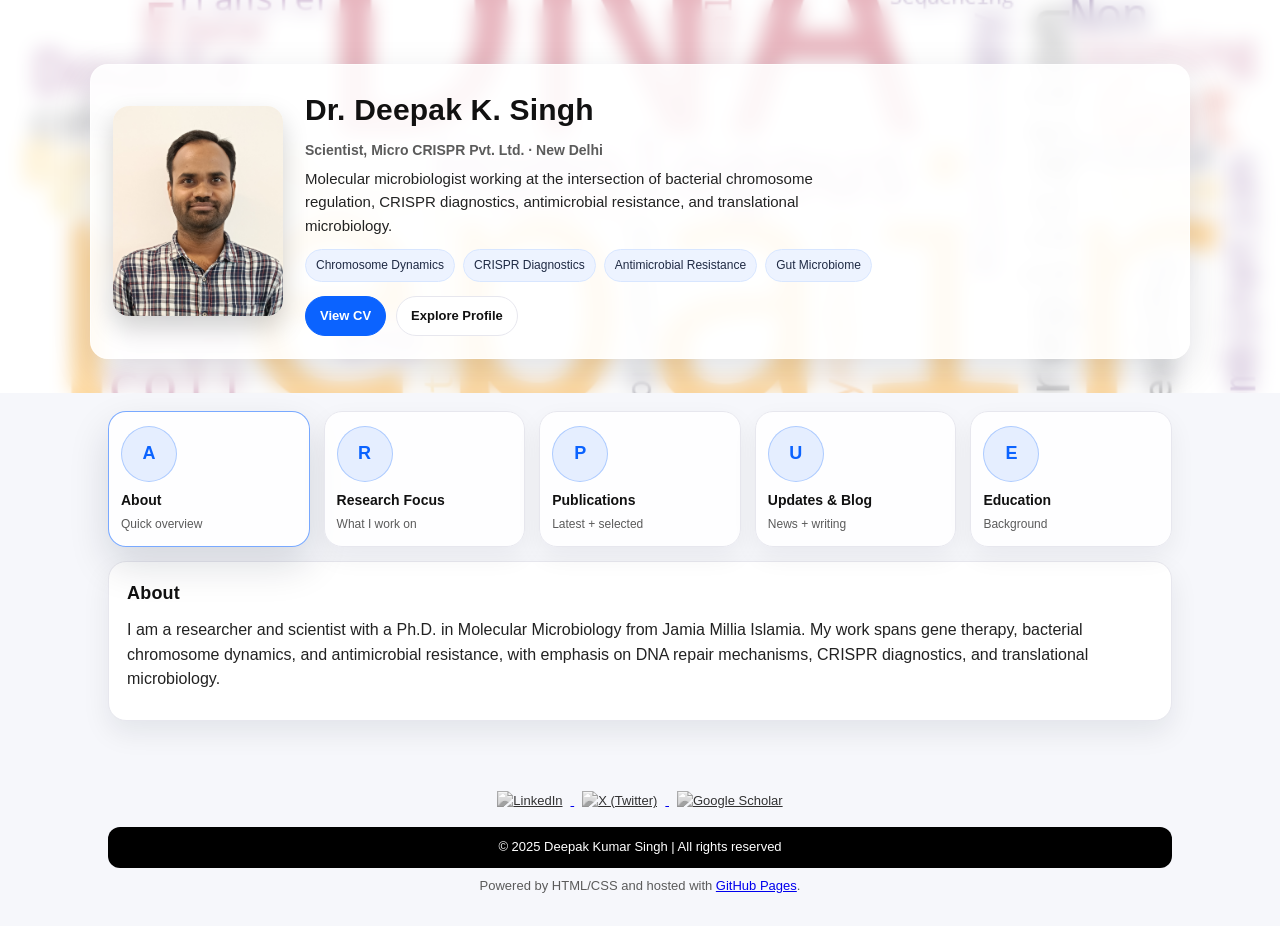
==== index.html @ 1801fce2 "Update index.html" ====
<!DOCTYPE html>
<html lang="en">
<head>
  <meta charset="UTF-8" />
  <meta name="viewport" content="width=device-width, initial-scale=1.0" />
  <title>Dr. Deepak K. Singh</title>

  <style>
    :root{
      --bg:#f6f7fb;
      --card:#ffffff;
      --text:#111;
      --muted:#5b5b5b;
      --border:#e7e7ee;
      --accent:#0b63ff;
      --shadow: 0 14px 40px rgba(10,20,40,.12);
      --shadow2: 0 10px 28px rgba(10,20,40,.10);
      --radius: 18px;
    }
    *{box-sizing:border-box}
    html{scroll-behavior:smooth}
    body{
      margin:0;
      background:var(--bg);
      color:var(--text);
      font-family: ui-sans-serif, -apple-system, BlinkMacSystemFont, "Segoe UI", Roboto, Arial, "Helvetica Neue", sans-serif;
      line-height:1.55;
    }

    /* HERO with your cover image */
    header{
      position:relative;
      background: url('my_plot.png') center/cover no-repeat;
      padding: 64px 18px 34px;
      overflow:hidden;
    }
    header::before{
      content:"";
      position:absolute;
      inset:0;
      background: rgba(255,255,255,.62);
      backdrop-filter: blur(10px);
    }
    .hero{
      position:relative;
      max-width: 1100px;
      margin: 0 auto;
      display:grid;
      grid-template-columns: 170px 1fr;
      gap: 22px;
      align-items:center;
      background: rgba(255,255,255,.88);
      border: 1px solid rgba(255,255,255,.55);
      border-radius: var(--radius);
      padding: 22px 22px;
      box-shadow: var(--shadow);
    }
    .hero img.profile{
      width: 170px;
      height: 210px;
      object-fit: cover;
      border-radius: 16px;
      box-shadow: 0 12px 26px rgba(0,0,0,.18);
    }
    .hero h1{
      margin:0;
      font-size: 30px;
      letter-spacing:.2px;
    }
    .hero .role{
      margin:6px 0 6px;
      color: var(--muted);
      font-weight: 600;
      font-size: 14px;
    }
    .hero .one-liner{
      margin:0 0 12px;
      color:#222;
      font-size: 15px;
      max-width: 68ch;
    }
    .chips{
      display:flex;
      flex-wrap:wrap;
      gap: 8px;
      margin: 10px 0 14px;
    }
    .chip{
      font-size: 12px;
      color:#1f2a44;
      background: #edf3ff;
      border: 1px solid #d8e6ff;
      padding: 6px 10px;
      border-radius: 999px;
      user-select:none;
    }
    .actions{
      display:flex;
      gap:10px;
      flex-wrap:wrap;
    }
    .btn{
      display:inline-flex;
      align-items:center;
      gap:8px;
      padding: 9px 14px;
      border-radius: 999px;
      border:1px solid var(--border);
      background: #fff;
      color:#111;
      text-decoration:none;
      font-weight:600;
      font-size: 13px;
      transition: transform .18s ease, box-shadow .18s ease, border-color .18s ease;
    }
    .btn.primary{
      background: var(--accent);
      border-color: var(--accent);
      color:#fff;
    }
    .btn:hover{
      transform: translateY(-1px);
      box-shadow: var(--shadow2);
      border-color: rgba(11,99,255,.35);
    }

    /* MAIN */
    main{
      max-width: 1100px;
      margin: 18px auto 70px;
      padding: 0 18px;
    }

    /* NAV CARDS */
    .tiles{
      display:grid;
      grid-template-columns: repeat(5, 1fr);
      gap: 14px;
      margin-top: 16px;
    }
    @media (max-width: 980px){ .tiles{grid-template-columns: repeat(3, 1fr);} }
    @media (max-width: 680px){ .tiles{grid-template-columns: repeat(2, 1fr);} }
    @media (max-width: 420px){
      .tiles{grid-template-columns: 1fr;}
      .hero{grid-template-columns:1fr; text-align:center}
      .hero img.profile{margin:0 auto}
      .chips,.actions{justify-content:center}
    }

    .tile{
      position:relative;
      background: rgba(255,255,255,.85);
      border: 1px solid var(--border);
      border-radius: var(--radius);
      padding: 14px 12px 12px;
      cursor:pointer;
      transition: transform .18s ease, box-shadow .18s ease, border-color .18s ease;
      box-shadow: 0 10px 26px rgba(10,20,40,.06);
      min-height: 130px;
      user-select:none;
      overflow:hidden;
    }
    .tile::before{
      content:"";
      position:absolute;
      inset:0;
      background: rgba(255,255,255,.30);
      backdrop-filter: blur(10px);
      opacity:0;
      transition: opacity .18s ease;
    }
    .tile:hover{
      transform: translateY(-3px);
      box-shadow: 0 16px 34px rgba(10,20,40,.12);
      border-color: rgba(11,99,255,.35);
    }
    .tile:hover::before{opacity:1}
    .tile.active{
      border-color: rgba(11,99,255,.55);
      box-shadow: 0 18px 40px rgba(10,20,40,.14);
    }

    /* ICON FALLBACK (no icon png needed) */
    .icon-fallback{
      width:56px;
      height:56px;
      border-radius:50%;
      display:flex;
      align-items:center;
      justify-content:center;
      font-weight:800;
      font-size:18px;
      color: var(--accent);
      background: rgba(11,99,255,.10);
      border:1px solid rgba(11,99,255,.25);
      margin-bottom:8px;
      position:relative;
      z-index:1;
    }

    .tile .title{
      font-weight: 800;
      font-size: 14px;
      margin: 0;
      position:relative;
      z-index:1;
    }
    .tile .hint{
      margin: 4px 0 0;
      font-size: 12px;
      color: var(--muted);
      position:relative;
      z-index:1;
    }

    /* CONTENT PANEL */
    .panel{
      margin-top: 14px;
      background: var(--card);
      border: 1px solid var(--border);
      border-radius: var(--radius);
      padding: 18px 18px;
      box-shadow: 0 12px 28px rgba(10,20,40,.08);
    }
    .panel h2{
      margin: 0 0 10px;
      font-size: 18px;
      letter-spacing:.2px;
    }
    .panel p{margin: 0 0 10px; color:#222}
    .panel ul{margin: 0; padding-left: 18px}
    .panel li{margin: 7px 0}
    .panel a{color: var(--accent); text-decoration:none; font-weight:600}
    .panel a:hover{text-decoration:underline}

    /* Footer */
    footer{
      max-width: 1100px;
      margin: 0 auto;
      padding: 0 18px 30px;
      text-align:center;
      color: var(--muted);
      font-size: 13px;
    }
    .social-row{margin-top: 12px}
    a.social-icon img{
      transition: transform .25s ease, opacity .25s ease, filter .25s ease;
      opacity: .86;
      filter: grayscale(100%);
      width: 44px; height: 44px;
      margin: 0 8px;
    }
    a.social-icon:hover img{
      transform: scale(1.12);
      opacity: 1;
      filter: grayscale(0%);
    }
    .footer-bar{
      margin-top: 16px;
      background:#000;
      color:#fff;
      padding: 10px 0;
      border-radius: 12px;
    }
  </style>
</head>

<body>

<header>
  <div class="hero">
    <img class="profile" src="deepak-profile.jpg" alt="Dr. Deepak K. Singh" />
    <div>
      <h1>Dr. Deepak K. Singh</h1>
      <div class="role">Scientist, Micro CRISPR Pvt. Ltd. · New Delhi</div>
      <p class="one-liner">
        Molecular microbiologist working at the intersection of bacterial chromosome regulation, CRISPR diagnostics,
        antimicrobial resistance, and translational microbiology.
      </p>

      <div class="chips">
        <span class="chip">Chromosome Dynamics</span>
        <span class="chip">CRISPR Diagnostics</span>
        <span class="chip">Antimicrobial Resistance</span>
        <span class="chip">Gut Microbiome</span>
      </div>

      <div class="actions">
        <a class="btn primary" href="DKS-CV.pdf" target="_blank" rel="noopener">View CV</a>
        <a class="btn" href="#panel" id="jump-panel">Explore Profile</a>
      </div>
    </div>
  </div>
</header>

<main>
  <!-- Tiles (no icon png files needed) -->
  <div class="tiles" aria-label="Profile sections">
    <div class="tile active" data-target="about" role="button" tabindex="0">
      <div class="icon-fallback">A</div>
      <p class="title">About</p>
      <p class="hint">Quick overview</p>
    </div>

    <div class="tile" data-target="focus" role="button" tabindex="0">
      <div class="icon-fallback">R</div>
      <p class="title">Research Focus</p>
      <p class="hint">What I work on</p>
    </div>

    <div class="tile" data-target="publications" role="button" tabindex="0">
      <div class="icon-fallback">P</div>
      <p class="title">Publications</p>
      <p class="hint">Latest + selected</p>
    </div>

    <div class="tile" data-target="updates" role="button" tabindex="0">
      <div class="icon-fallback">U</div>
      <p class="title">Updates & Blog</p>
      <p class="hint">News + writing</p>
    </div>

    <div class="tile" data-target="education" role="button" tabindex="0">
      <div class="icon-fallback">E</div>
      <p class="title">Education</p>
      <p class="hint">Background</p>
    </div>
  </div>

  <!-- Content Panel -->
  <section id="panel" class="panel" aria-live="polite">
    <div class="panel-section" id="about">
      <h2>About</h2>
      <p>
        I am a researcher and scientist with a Ph.D. in Molecular Microbiology from Jamia Millia Islamia.
        My work spans gene therapy, bacterial chromosome dynamics, and antimicrobial resistance, with emphasis on
        DNA repair mechanisms, CRISPR diagnostics, and translational microbiology.
      </p>
    </div>

    <div class="panel-section" id="focus" hidden>
      <h2>Research Focus</h2>
      <ul>
        <li><b>Chromosome regulation:</b> replication initiation, cohesion, and stress responses in <i>E. coli</i>.</li>
        <li><b>Antimicrobial resistance:</b> mechanisms and phenotypes under antibiotic pressure.</li>
        <li><b>CRISPR diagnostics:</b> developing and validating CRISPR-based detection workflows.</li>
        <li><b>Translational assays:</b> cell-based and molecular assays supporting applied microbiology.</li>
      </ul>
    </div>

    <div class="panel-section" id="publications" hidden>
      <h2>Publications (Selected)</h2>
      <ul>
        <li>
          <b>AIMS Microbiology (2025)</b> — Loss of SeqA confers low-level fluoroquinolone resistance through transcriptional reprogramming and RpoS dependence in <i>E. coli</i>.
          <a href="https://doi.org/10.3934/microbiol.2025047" target="_blank" rel="noopener">DOI</a>
        </li>
        <li>
          Loss of SeqA leads to abnormal cell phenotype in <i>E. coli</i>.
          <a href="https://doi.org/10.51470/BCA.2024.24.1-S.3407" target="_blank" rel="noopener">BCA, 2024</a>
        </li>
        <li>
          Gold nanoparticle exposure modulates ribosomal protein expression.
          <a href="https://pubs.acs.org/doi/10.1021/acsnano.3c01973" target="_blank" rel="noopener">ACS Nano, 2023</a>
        </li>
        <li>
          Cas13a-based SARS-CoV-2 detection.
          <a href="https://doi.org/10.3389/fcimb.2021.632646" target="_blank" rel="noopener">Frontiers, 2021</a>
        </li>
      </ul>
    </div>

    <div class="panel-section" id="updates" hidden>
      <h2>Updates & Blog</h2>
      <ul>
        <li><b>[Blog]</b> My first blog coming soon!</li>
        <li><b>[News]</b> Paper published in AIMS Microbiology (SeqA &amp; fluoroquinolone resistance).</li>
        <li><b>[News]</b> 18 Mar 2025 — Successfully defended Ph.D. final viva voce.</li>
        <li><b>[News]</b> 29 Nov 2024 — Submitted Ph.D. thesis.</li>
      </ul>
    </div>

    <div class="panel-section" id="education" hidden>
      <h2>Education</h2>
      <ul>
        <li>Ph.D. Molecular Microbiology, Jamia Millia Islamia (2017–2024)</li>
        <li>M.Sc. Biotechnology, C.S.J.M. University (2012–2014)</li>
        <li>B.Sc. Biotechnology, C.S.J.M. University (2009–2012)</li>
      </ul>
    </div>
  </section>
</main>

<footer>
  <div class="social-row">
    <a href="https://www.linkedin.com/in/deepak-singh-96671079/" target="_blank" class="social-icon" rel="noopener">
      <img src="https://cdn-icons-png.flaticon.com/512/174/174857.png" alt="LinkedIn">
    </a>
    <a href="https://x.com/Rush_toDeep" target="_blank" class="social-icon" rel="noopener">
      <img src="https://cdn-icons-png.flaticon.com/512/5968/5968958.png" alt="X (Twitter)">
    </a>
    <a href="https://scholar.google.com/citations?user=BtL_ucIAAAAJ&hl=en" target="_blank" class="social-icon" rel="noopener">
      <img src="https://cdn-icons-png.flaticon.com/512/2991/2991148.png" alt="Google Scholar">
    </a>
  </div>

  <div class="footer-bar">© 2025 Deepak Kumar Singh | All rights reserved</div>
  <div style="margin-top:8px;">
    Powered by HTML/CSS and hosted with <a href="https://pages.github.com" target="_blank" rel="noopener">GitHub Pages</a>.
  </div>
</footer>

<script>
  const tiles = document.querySelectorAll('.tile');
  const sections = document.querySelectorAll('.panel-section');
  const panel = document.getElementById('panel');
  const jump = document.getElementById('jump-panel');

  function showSection(id){
    sections.forEach(s => s.hidden = (s.id !== id));
    tiles.forEach(t => t.classList.toggle('active', t.dataset.target === id));
    panel.scrollIntoView({behavior: 'smooth', block: 'start'});
  }

  tiles.forEach(tile => {
    tile.addEventListener('click', () => showSection(tile.dataset.target));
    tile.addEventListener('keydown', (e) => {
      if(e.key === 'Enter' || e.key === ' ') { e.preventDefault(); showSection(tile.dataset.target); }
    });
  });

  jump?.addEventListener('click', (e) => {
    e.preventDefault();
    panel.scrollIntoView({behavior:'smooth', block:'start'});
  });
</script>

</body>
</html>
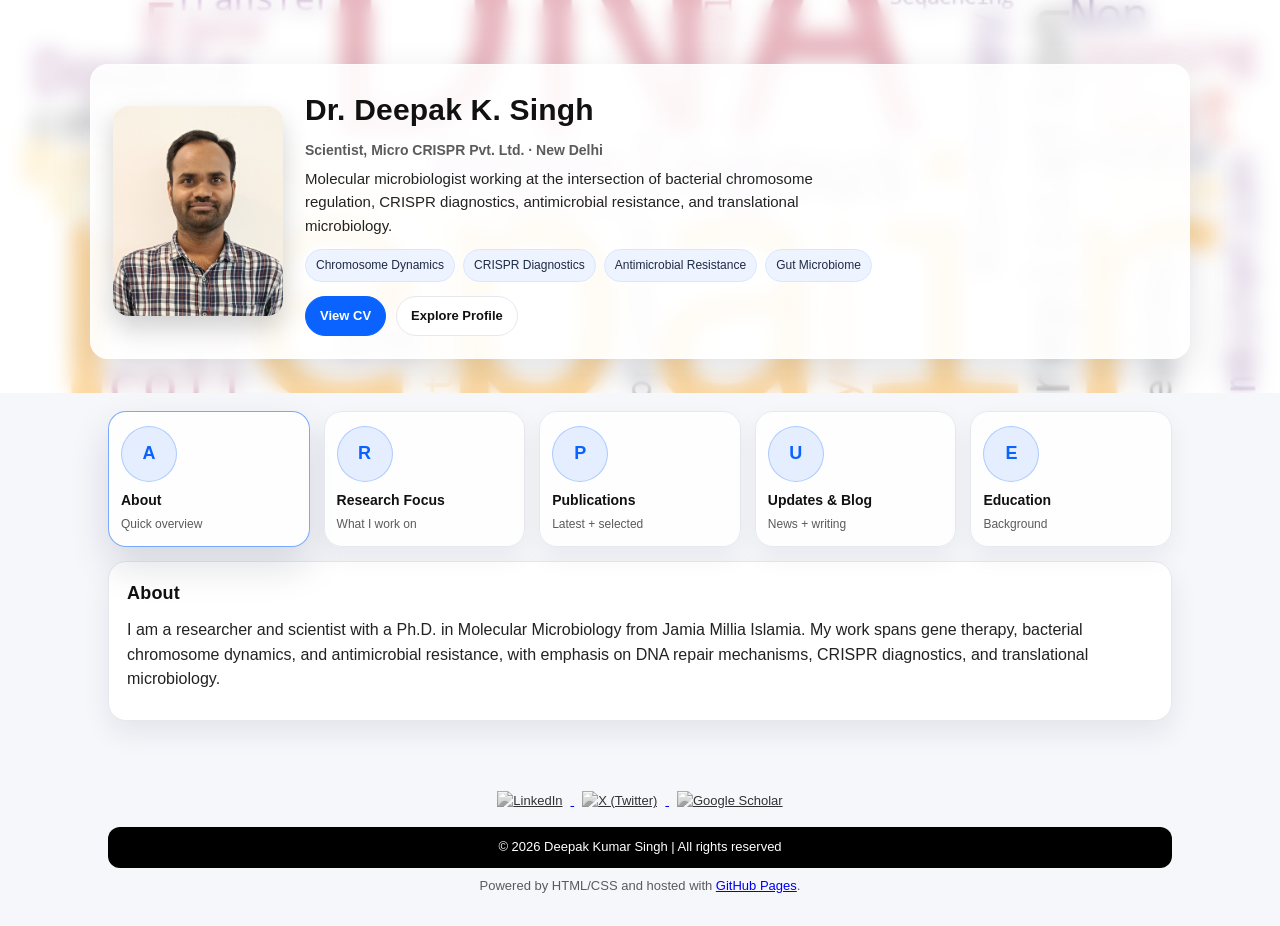
==== commit b0de7691: "Update index.html" ====
--- a/index.html
+++ b/index.html
@@ -374,7 +374,7 @@
       <h2>Updates & Blog</h2>
       <ul>
         <li><b>[Blog]</b> My first blog coming soon!</li>
-        <li><b>[News]</b> Paper published in AIMS Microbiology (SeqA &amp; fluoroquinolone resistance).</li>
+        <li><b>[News]</b> 24 Dec 2025 - New Publication in AIMS Microbiology (SeqA &amp; fluoroquinolone resistance).</li>
         <li><b>[News]</b> 18 Mar 2025 — Successfully defended Ph.D. final viva voce.</li>
         <li><b>[News]</b> 29 Nov 2024 — Submitted Ph.D. thesis.</li>
       </ul>
@@ -404,7 +404,7 @@
     </a>
   </div>
 
-  <div class="footer-bar">© 2025 Deepak Kumar Singh | All rights reserved</div>
+  <div class="footer-bar">© 2026 Deepak Kumar Singh | All rights reserved</div>
   <div style="margin-top:8px;">
     Powered by HTML/CSS and hosted with <a href="https://pages.github.com" target="_blank" rel="noopener">GitHub Pages</a>.
   </div>
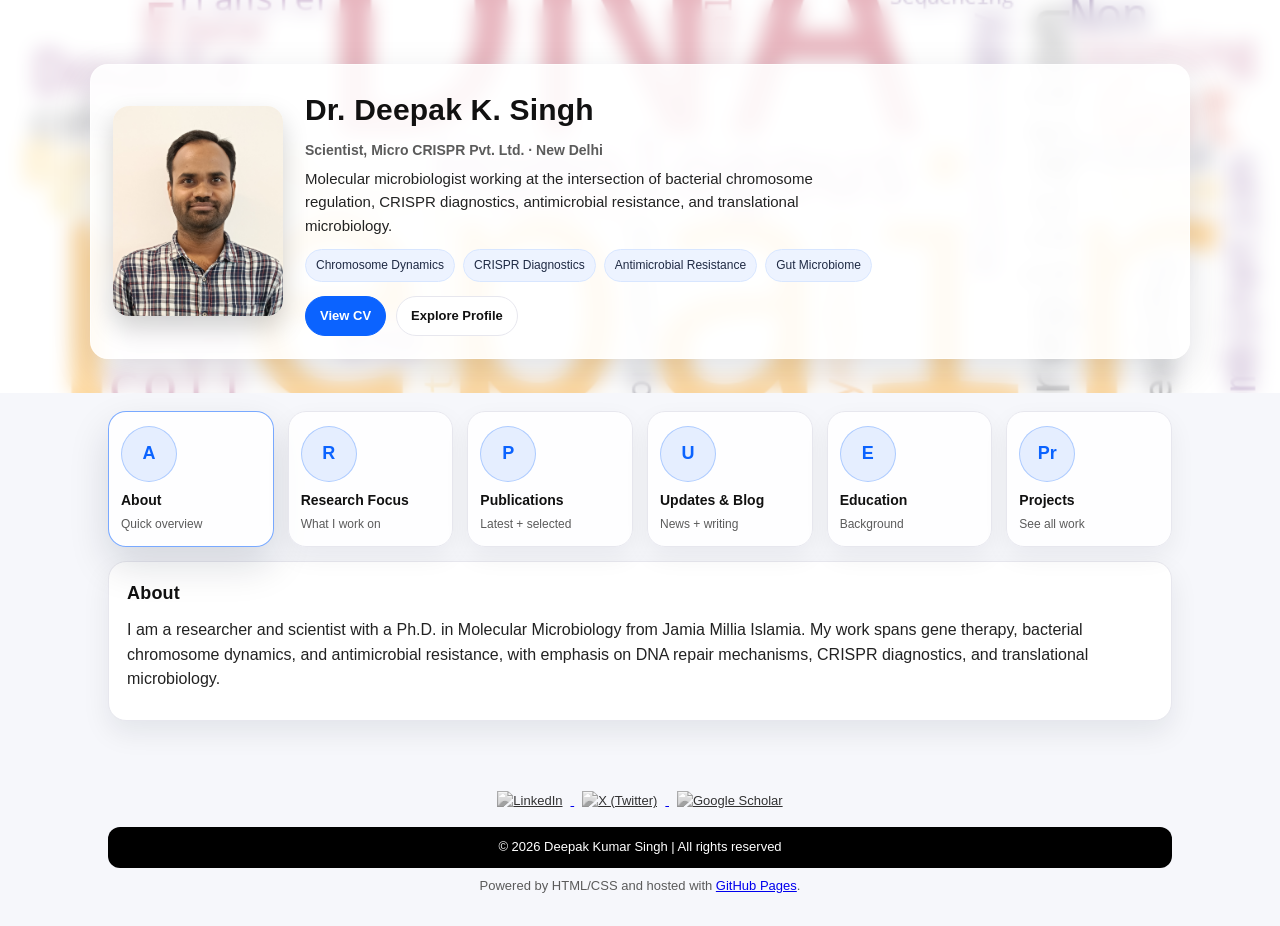
==== commit e6f2469d: "Update index.html" ====
--- a/index.html
+++ b/index.html
@@ -27,7 +27,6 @@
       line-height:1.55;
     }
 
-    /* HERO with your cover image */
     header{
       position:relative;
       background: url('my_plot.png') center/cover no-repeat;
@@ -62,11 +61,7 @@
       border-radius: 16px;
       box-shadow: 0 12px 26px rgba(0,0,0,.18);
     }
-    .hero h1{
-      margin:0;
-      font-size: 30px;
-      letter-spacing:.2px;
-    }
+    .hero h1{margin:0;font-size:30px;letter-spacing:.2px;}
     .hero .role{
       margin:6px 0 6px;
       color: var(--muted);
@@ -79,12 +74,7 @@
       font-size: 15px;
       max-width: 68ch;
     }
-    .chips{
-      display:flex;
-      flex-wrap:wrap;
-      gap: 8px;
-      margin: 10px 0 14px;
-    }
+    .chips{display:flex;flex-wrap:wrap;gap:8px;margin:10px 0 14px;}
     .chip{
       font-size: 12px;
       color:#1f2a44;
@@ -94,11 +84,7 @@
       border-radius: 999px;
       user-select:none;
     }
-    .actions{
-      display:flex;
-      gap:10px;
-      flex-wrap:wrap;
-    }
+    .actions{display:flex;gap:10px;flex-wrap:wrap;}
     .btn{
       display:inline-flex;
       align-items:center;
@@ -124,17 +110,11 @@
       border-color: rgba(11,99,255,.35);
     }
 
-    /* MAIN */
-    main{
-      max-width: 1100px;
-      margin: 18px auto 70px;
-      padding: 0 18px;
-    }
-
-    /* NAV CARDS */
+    main{max-width:1100px;margin:18px auto 70px;padding:0 18px;}
+
     .tiles{
       display:grid;
-      grid-template-columns: repeat(5, 1fr);
+      grid-template-columns: repeat(6, 1fr);
       gap: 14px;
       margin-top: 16px;
     }
@@ -180,40 +160,18 @@
       box-shadow: 0 18px 40px rgba(10,20,40,.14);
     }
 
-    /* ICON FALLBACK (no icon png needed) */
     .icon-fallback{
-      width:56px;
-      height:56px;
-      border-radius:50%;
-      display:flex;
-      align-items:center;
-      justify-content:center;
-      font-weight:800;
-      font-size:18px;
-      color: var(--accent);
+      width:56px;height:56px;border-radius:50%;
+      display:flex;align-items:center;justify-content:center;
+      font-weight:800;font-size:18px;color: var(--accent);
       background: rgba(11,99,255,.10);
       border:1px solid rgba(11,99,255,.25);
       margin-bottom:8px;
-      position:relative;
-      z-index:1;
-    }
-
-    .tile .title{
-      font-weight: 800;
-      font-size: 14px;
-      margin: 0;
-      position:relative;
-      z-index:1;
-    }
-    .tile .hint{
-      margin: 4px 0 0;
-      font-size: 12px;
-      color: var(--muted);
-      position:relative;
-      z-index:1;
-    }
-
-    /* CONTENT PANEL */
+      position:relative;z-index:1;
+    }
+    .tile .title{font-weight:800;font-size:14px;margin:0;position:relative;z-index:1;}
+    .tile .hint{margin:4px 0 0;font-size:12px;color:var(--muted);position:relative;z-index:1;}
+
     .panel{
       margin-top: 14px;
       background: var(--card);
@@ -222,18 +180,13 @@
       padding: 18px 18px;
       box-shadow: 0 12px 28px rgba(10,20,40,.08);
     }
-    .panel h2{
-      margin: 0 0 10px;
-      font-size: 18px;
-      letter-spacing:.2px;
-    }
-    .panel p{margin: 0 0 10px; color:#222}
-    .panel ul{margin: 0; padding-left: 18px}
-    .panel li{margin: 7px 0}
+    .panel h2{margin:0 0 10px;font-size:18px;letter-spacing:.2px;}
+    .panel p{margin:0 0 10px;color:#222}
+    .panel ul{margin:0;padding-left:18px}
+    .panel li{margin:7px 0}
     .panel a{color: var(--accent); text-decoration:none; font-weight:600}
     .panel a:hover{text-decoration:underline}
 
-    /* Footer */
     footer{
       max-width: 1100px;
       margin: 0 auto;
@@ -294,7 +247,7 @@
 </header>
 
 <main>
-  <!-- Tiles (no icon png files needed) -->
+  <!-- Tiles (Projects opens projects.html) -->
   <div class="tiles" aria-label="Profile sections">
     <div class="tile active" data-target="about" role="button" tabindex="0">
       <div class="icon-fallback">A</div>
@@ -325,9 +278,15 @@
       <p class="title">Education</p>
       <p class="hint">Background</p>
     </div>
+
+    <!-- Projects: opens new page -->
+    <a class="tile" href="projects.html" target="_blank" rel="noopener" style="text-decoration:none;color:inherit;">
+      <div class="icon-fallback">Pr</div>
+      <p class="title">Projects</p>
+      <p class="hint">See all work</p>
+    </a>
   </div>
 
-  <!-- Content Panel -->
   <section id="panel" class="panel" aria-live="polite">
     <div class="panel-section" id="about">
       <h2>About</h2>
@@ -374,7 +333,7 @@
       <h2>Updates & Blog</h2>
       <ul>
         <li><b>[Blog]</b> My first blog coming soon!</li>
-        <li><b>[News]</b> 24 Dec 2025 - New Publication in AIMS Microbiology (SeqA &amp; fluoroquinolone resistance).</li>
+        <li><b>[News]</b> 24 Dec 2025 - Paper published in AIMS Microbiology (SeqA &amp; fluoroquinolone resistance).</li>
         <li><b>[News]</b> 18 Mar 2025 — Successfully defended Ph.D. final viva voce.</li>
         <li><b>[News]</b> 29 Nov 2024 — Submitted Ph.D. thesis.</li>
       </ul>
@@ -411,7 +370,7 @@
 </footer>
 
 <script>
-  const tiles = document.querySelectorAll('.tile');
+  const tiles = document.querySelectorAll('.tile[data-target]');
   const sections = document.querySelectorAll('.panel-section');
   const panel = document.getElementById('panel');
   const jump = document.getElementById('jump-panel');
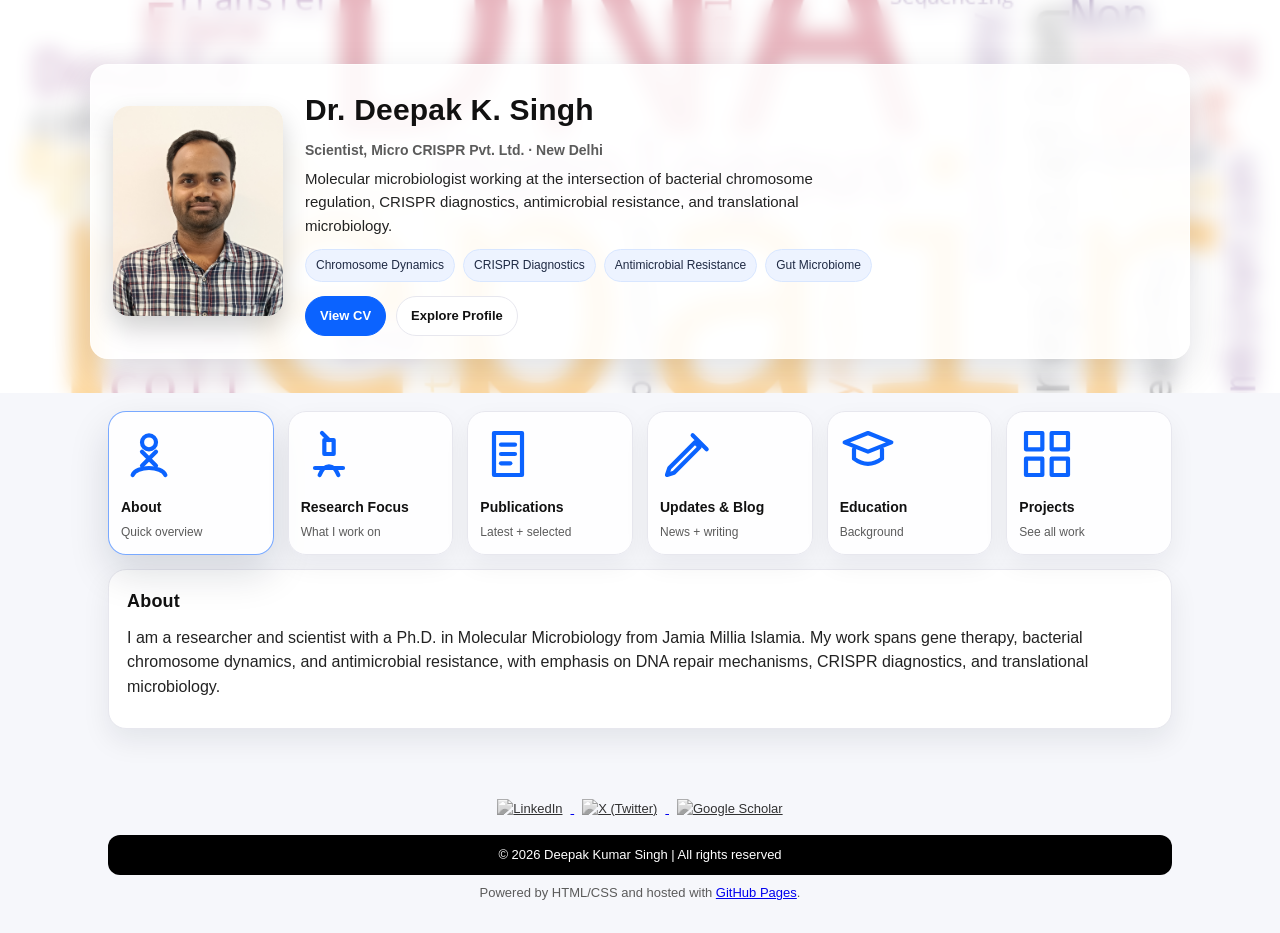
==== commit d7f723c3: "Update index.html" ====
--- a/index.html
+++ b/index.html
@@ -27,6 +27,7 @@
       line-height:1.55;
     }
 
+    /* HERO with your cover image */
     header{
       position:relative;
       background: url('my_plot.png') center/cover no-repeat;
@@ -112,6 +113,7 @@
 
     main{max-width:1100px;margin:18px auto 70px;padding:0 18px;}
 
+    /* Tiles */
     .tiles{
       display:grid;
       grid-template-columns: repeat(6, 1fr);
@@ -136,7 +138,7 @@
       cursor:pointer;
       transition: transform .18s ease, box-shadow .18s ease, border-color .18s ease;
       box-shadow: 0 10px 26px rgba(10,20,40,.06);
-      min-height: 130px;
+      min-height: 140px;
       user-select:none;
       overflow:hidden;
     }
@@ -160,18 +162,24 @@
       box-shadow: 0 18px 40px rgba(10,20,40,.14);
     }
 
-    .icon-fallback{
-      width:56px;height:56px;border-radius:50%;
-      display:flex;align-items:center;justify-content:center;
-      font-weight:800;font-size:18px;color: var(--accent);
-      background: rgba(11,99,255,.10);
-      border:1px solid rgba(11,99,255,.25);
+    /* SVG icons */
+    .icon-svg{
+      width:56px;
+      height:56px;
       margin-bottom:8px;
-      position:relative;z-index:1;
-    }
+      fill:none;
+      stroke: var(--accent);
+      stroke-width: 1.8;
+      stroke-linecap: round;
+      stroke-linejoin: round;
+      position:relative;
+      z-index:1;
+    }
+
     .tile .title{font-weight:800;font-size:14px;margin:0;position:relative;z-index:1;}
     .tile .hint{margin:4px 0 0;font-size:12px;color:var(--muted);position:relative;z-index:1;}
 
+    /* Content Panel */
     .panel{
       margin-top: 14px;
       background: var(--card);
@@ -187,6 +195,7 @@
     .panel a{color: var(--accent); text-decoration:none; font-weight:600}
     .panel a:hover{text-decoration:underline}
 
+    /* Footer */
     footer{
       max-width: 1100px;
       margin: 0 auto;
@@ -247,44 +256,76 @@
 </header>
 
 <main>
-  <!-- Tiles (Projects opens projects.html) -->
   <div class="tiles" aria-label="Profile sections">
+
+    <!-- ABOUT -->
     <div class="tile active" data-target="about" role="button" tabindex="0">
-      <div class="icon-fallback">A</div>
+      <svg class="icon-svg" viewBox="0 0 24 24" aria-hidden="true">
+        <circle cx="12" cy="7" r="3"></circle>
+        <path d="M5 21c1.5-4 12.5-4 14 0"></path>
+        <path d="M9 11c2 2 4 4 6 6"></path>
+        <path d="M15 11c-2 2-4 4-6 6"></path>
+      </svg>
       <p class="title">About</p>
       <p class="hint">Quick overview</p>
     </div>
 
+    <!-- RESEARCH FOCUS -->
     <div class="tile" data-target="focus" role="button" tabindex="0">
-      <div class="icon-fallback">R</div>
+      <svg class="icon-svg" viewBox="0 0 24 24" aria-hidden="true">
+        <path d="M6 18h12"></path>
+        <path d="M9 3l3 3"></path>
+        <rect x="10" y="6" width="4" height="6"></rect>
+        <path d="M8 21c2-5 6-5 8 0"></path>
+      </svg>
       <p class="title">Research Focus</p>
       <p class="hint">What I work on</p>
     </div>
 
+    <!-- PUBLICATIONS -->
     <div class="tile" data-target="publications" role="button" tabindex="0">
-      <div class="icon-fallback">P</div>
+      <svg class="icon-svg" viewBox="0 0 24 24" aria-hidden="true">
+        <rect x="6" y="3" width="12" height="18"></rect>
+        <line x1="9" y1="8" x2="15" y2="8"></line>
+        <line x1="9" y1="12" x2="15" y2="12"></line>
+        <line x1="9" y1="16" x2="13" y2="16"></line>
+      </svg>
       <p class="title">Publications</p>
       <p class="hint">Latest + selected</p>
     </div>
 
+    <!-- UPDATES & BLOG -->
     <div class="tile" data-target="updates" role="button" tabindex="0">
-      <div class="icon-fallback">U</div>
+      <svg class="icon-svg" viewBox="0 0 24 24" aria-hidden="true">
+        <path d="M3 21l3-1 11-11-2-2L4 18z"></path>
+        <path d="M14 4l6 6"></path>
+      </svg>
       <p class="title">Updates & Blog</p>
       <p class="hint">News + writing</p>
     </div>
 
+    <!-- EDUCATION -->
     <div class="tile" data-target="education" role="button" tabindex="0">
-      <div class="icon-fallback">E</div>
+      <svg class="icon-svg" viewBox="0 0 24 24" aria-hidden="true">
+        <path d="M2 7l10-4 10 4-10 4z"></path>
+        <path d="M6 10v4c4 3 8 3 12 0v-4"></path>
+      </svg>
       <p class="title">Education</p>
       <p class="hint">Background</p>
     </div>
 
-    <!-- Projects: opens new page -->
+    <!-- PROJECTS (opens projects.html) -->
     <a class="tile" href="projects.html" target="_blank" rel="noopener" style="text-decoration:none;color:inherit;">
-      <div class="icon-fallback">Pr</div>
+      <svg class="icon-svg" viewBox="0 0 24 24" aria-hidden="true">
+        <rect x="3" y="3" width="7" height="7"></rect>
+        <rect x="14" y="3" width="7" height="7"></rect>
+        <rect x="3" y="14" width="7" height="7"></rect>
+        <rect x="14" y="14" width="7" height="7"></rect>
+      </svg>
       <p class="title">Projects</p>
       <p class="hint">See all work</p>
     </a>
+
   </div>
 
   <section id="panel" class="panel" aria-live="polite">
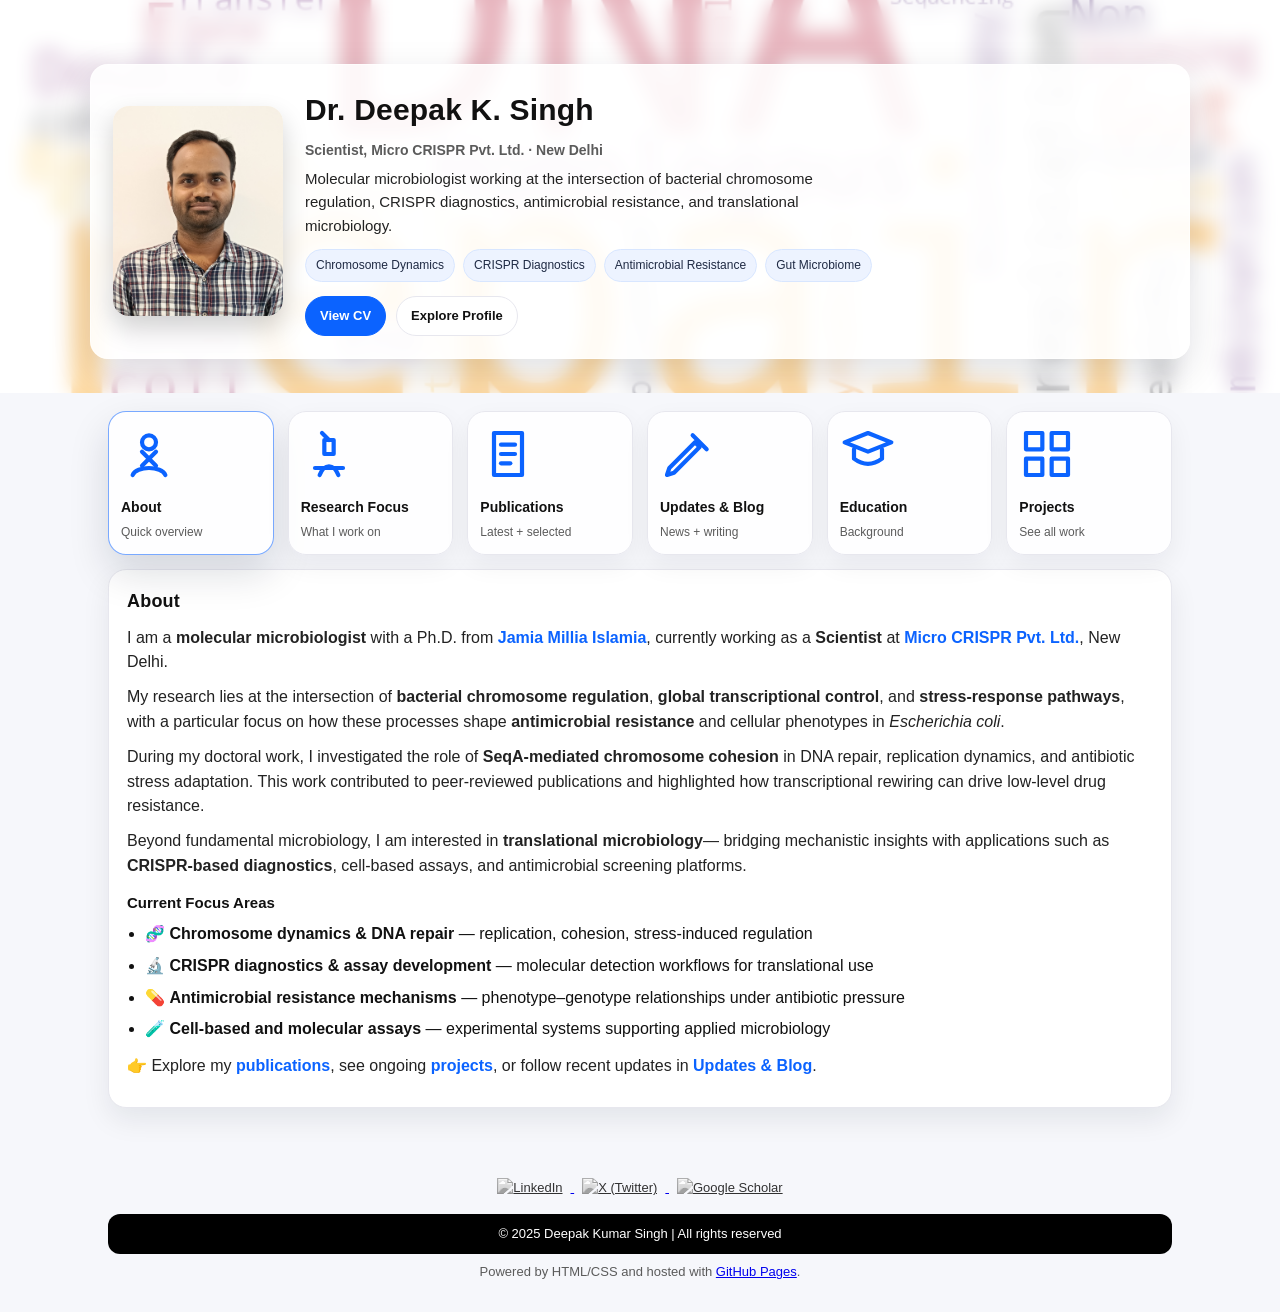
==== commit d91a1123: "Update index.html" ====
--- a/index.html
+++ b/index.html
@@ -189,6 +189,7 @@
       box-shadow: 0 12px 28px rgba(10,20,40,.08);
     }
     .panel h2{margin:0 0 10px;font-size:18px;letter-spacing:.2px;}
+    .panel h3{margin:12px 0 8px;font-size:15px;}
     .panel p{margin:0 0 10px;color:#222}
     .panel ul{margin:0;padding-left:18px}
     .panel li{margin:7px 0}
@@ -329,15 +330,58 @@
   </div>
 
   <section id="panel" class="panel" aria-live="polite">
+
+    <!-- ABOUT (expanded + interactive) -->
     <div class="panel-section" id="about">
       <h2>About</h2>
+
       <p>
-        I am a researcher and scientist with a Ph.D. in Molecular Microbiology from Jamia Millia Islamia.
-        My work spans gene therapy, bacterial chromosome dynamics, and antimicrobial resistance, with emphasis on
-        DNA repair mechanisms, CRISPR diagnostics, and translational microbiology.
-      </p>
-    </div>
-
+        I am a <b>molecular microbiologist</b> with a Ph.D. from
+        <a href="https://www.jmi.ac.in/" target="_blank" rel="noopener">Jamia Millia Islamia</a>,
+        currently working as a <b>Scientist</b> at
+        <a href="https://microcrispr.com/" target="_blank" rel="noopener">Micro CRISPR Pvt. Ltd.</a>,
+        New Delhi.
+      </p>
+
+      <p>
+        My research lies at the intersection of <b>bacterial chromosome regulation</b>,
+        <b>global transcriptional control</b>, and <b>stress-response pathways</b>, with a
+        particular focus on how these processes shape <b>antimicrobial resistance</b> and
+        cellular phenotypes in <i>Escherichia coli</i>.
+      </p>
+
+      <p>
+        During my doctoral work, I investigated the role of <b>SeqA-mediated chromosome cohesion</b>
+        in DNA repair, replication dynamics, and antibiotic stress adaptation.
+        This work contributed to peer-reviewed publications and highlighted how transcriptional
+        rewiring can drive low-level drug resistance.
+      </p>
+
+      <p>
+        Beyond fundamental microbiology, I am interested in <b>translational microbiology</b>—
+        bridging mechanistic insights with applications such as <b>CRISPR-based diagnostics</b>,
+        cell-based assays, and antimicrobial screening platforms.
+      </p>
+
+      <h3>Current Focus Areas</h3>
+      <ul>
+        <li>🧬 <b>Chromosome dynamics & DNA repair</b> — replication, cohesion, stress-induced regulation</li>
+        <li>🔬 <b>CRISPR diagnostics & assay development</b> — molecular detection workflows for translational use</li>
+        <li>💊 <b>Antimicrobial resistance mechanisms</b> — phenotype–genotype relationships under antibiotic pressure</li>
+        <li>🧪 <b>Cell-based and molecular assays</b> — experimental systems supporting applied microbiology</li>
+      </ul>
+
+      <p style="margin-top:12px;">
+        👉 Explore my
+        <a href="#" onclick="document.querySelector('[data-target=publications]').click(); return false;">publications</a>,
+        see ongoing
+        <a href="projects.html" target="_blank" rel="noopener">projects</a>,
+        or follow recent updates in
+        <a href="#" onclick="document.querySelector('[data-target=updates]').click(); return false;">Updates & Blog</a>.
+      </p>
+    </div>
+
+    <!-- RESEARCH FOCUS -->
     <div class="panel-section" id="focus" hidden>
       <h2>Research Focus</h2>
       <ul>
@@ -348,6 +392,7 @@
       </ul>
     </div>
 
+    <!-- PUBLICATIONS -->
     <div class="panel-section" id="publications" hidden>
       <h2>Publications (Selected)</h2>
       <ul>
@@ -370,16 +415,18 @@
       </ul>
     </div>
 
+    <!-- UPDATES -->
     <div class="panel-section" id="updates" hidden>
       <h2>Updates & Blog</h2>
       <ul>
         <li><b>[Blog]</b> My first blog coming soon!</li>
-        <li><b>[News]</b> 24 Dec 2025 - Paper published in AIMS Microbiology (SeqA &amp; fluoroquinolone resistance).</li>
+        <li><b>[News]</b> Paper published in AIMS Microbiology (SeqA &amp; fluoroquinolone resistance).</li>
         <li><b>[News]</b> 18 Mar 2025 — Successfully defended Ph.D. final viva voce.</li>
         <li><b>[News]</b> 29 Nov 2024 — Submitted Ph.D. thesis.</li>
       </ul>
     </div>
 
+    <!-- EDUCATION -->
     <div class="panel-section" id="education" hidden>
       <h2>Education</h2>
       <ul>
@@ -388,6 +435,7 @@
         <li>B.Sc. Biotechnology, C.S.J.M. University (2009–2012)</li>
       </ul>
     </div>
+
   </section>
 </main>
 
@@ -404,7 +452,7 @@
     </a>
   </div>
 
-  <div class="footer-bar">© 2026 Deepak Kumar Singh | All rights reserved</div>
+  <div class="footer-bar">© 2025 Deepak Kumar Singh | All rights reserved</div>
   <div style="margin-top:8px;">
     Powered by HTML/CSS and hosted with <a href="https://pages.github.com" target="_blank" rel="noopener">GitHub Pages</a>.
   </div>
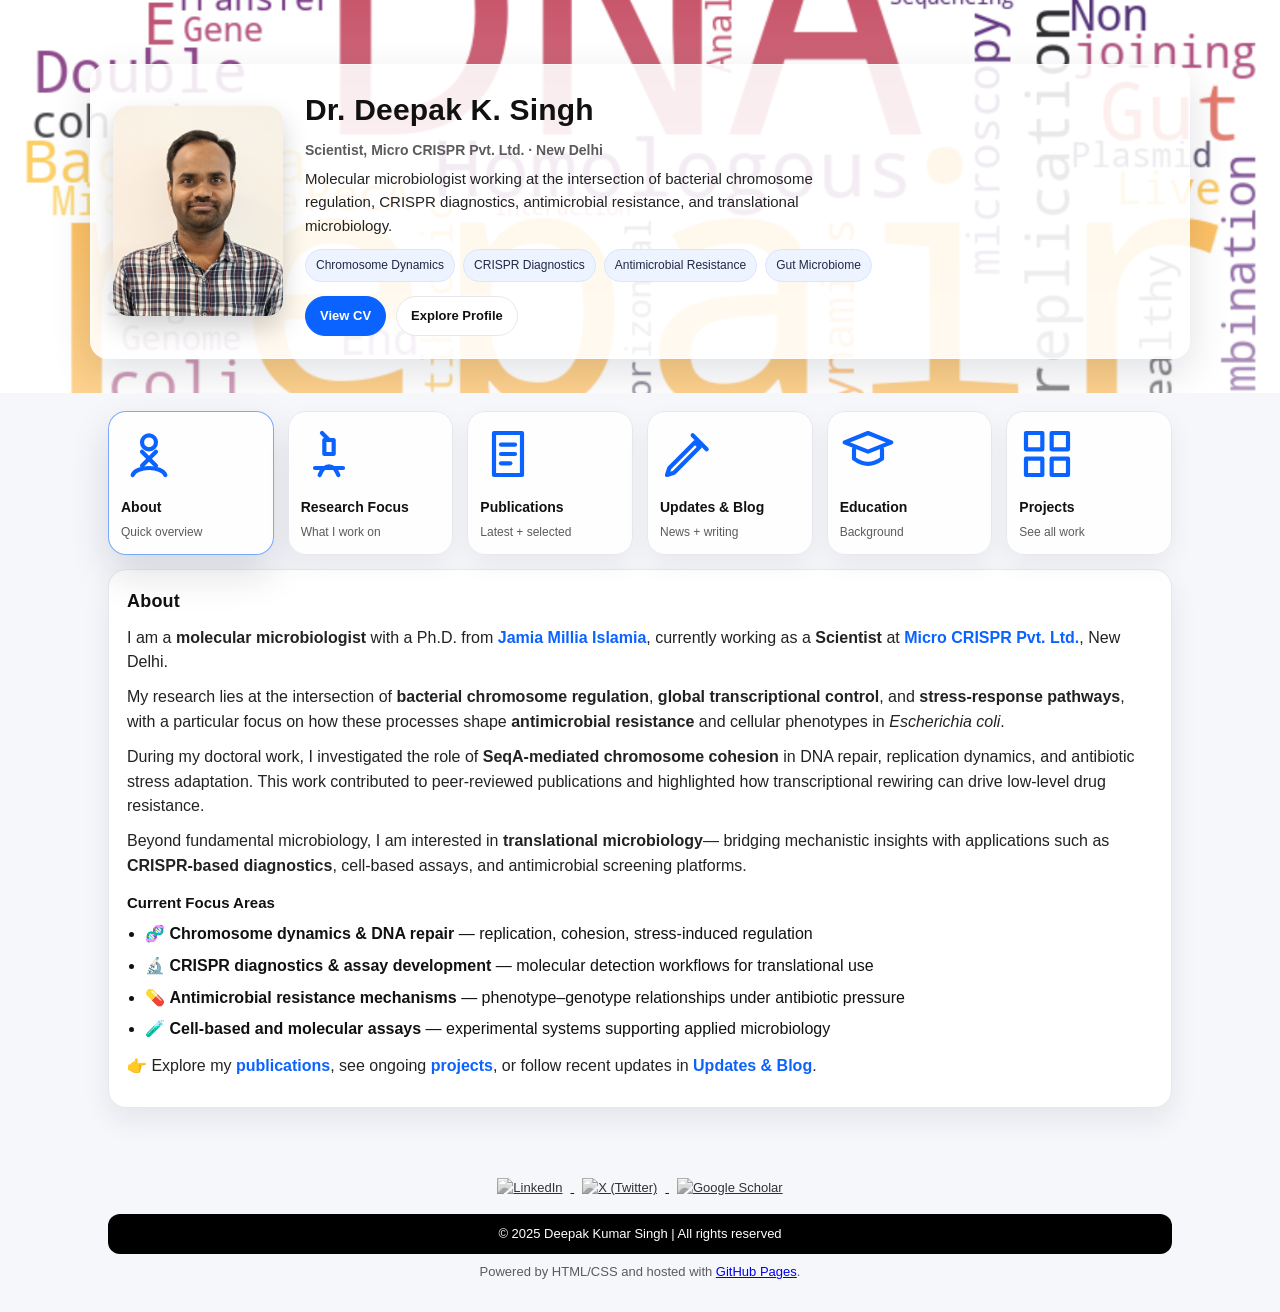
==== commit 8740d636: "Update index.html" ====
--- a/index.html
+++ b/index.html
@@ -38,8 +38,11 @@
       content:"";
       position:absolute;
       inset:0;
-      background: rgba(255,255,255,.62);
-      backdrop-filter: blur(10px);
+      background: linear-gradient(
+        to bottom,
+        rgba(255,255,255,0.15),
+        rgba(255,255,255,0.55)
+      );
     }
     .hero{
       position:relative;
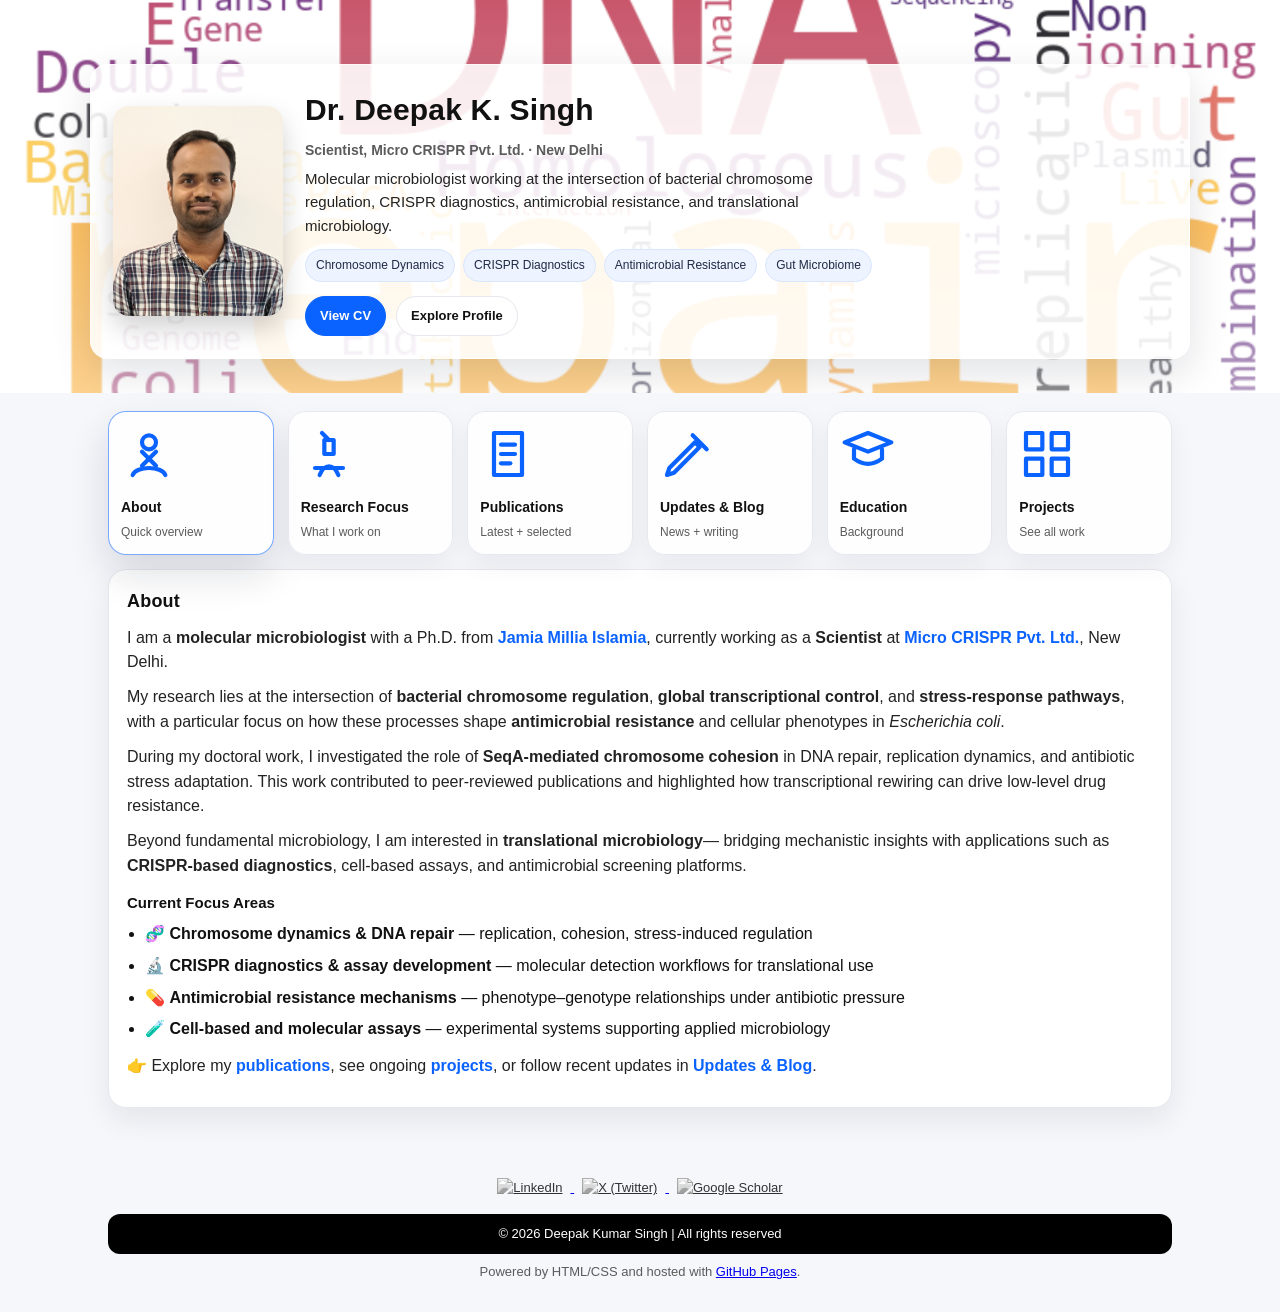
==== commit 0fbed63d: "Update index.html" ====
--- a/index.html
+++ b/index.html
@@ -423,7 +423,7 @@
       <h2>Updates & Blog</h2>
       <ul>
         <li><b>[Blog]</b> My first blog coming soon!</li>
-        <li><b>[News]</b> Paper published in AIMS Microbiology (SeqA &amp; fluoroquinolone resistance).</li>
+        <li><b>[News]</b> 24 Dec 2025 - Paper published in AIMS Microbiology (SeqA &amp; fluoroquinolone resistance).</li>
         <li><b>[News]</b> 18 Mar 2025 — Successfully defended Ph.D. final viva voce.</li>
         <li><b>[News]</b> 29 Nov 2024 — Submitted Ph.D. thesis.</li>
       </ul>
@@ -455,7 +455,7 @@
     </a>
   </div>
 
-  <div class="footer-bar">© 2025 Deepak Kumar Singh | All rights reserved</div>
+  <div class="footer-bar">© 2026 Deepak Kumar Singh | All rights reserved</div>
   <div style="margin-top:8px;">
     Powered by HTML/CSS and hosted with <a href="https://pages.github.com" target="_blank" rel="noopener">GitHub Pages</a>.
   </div>
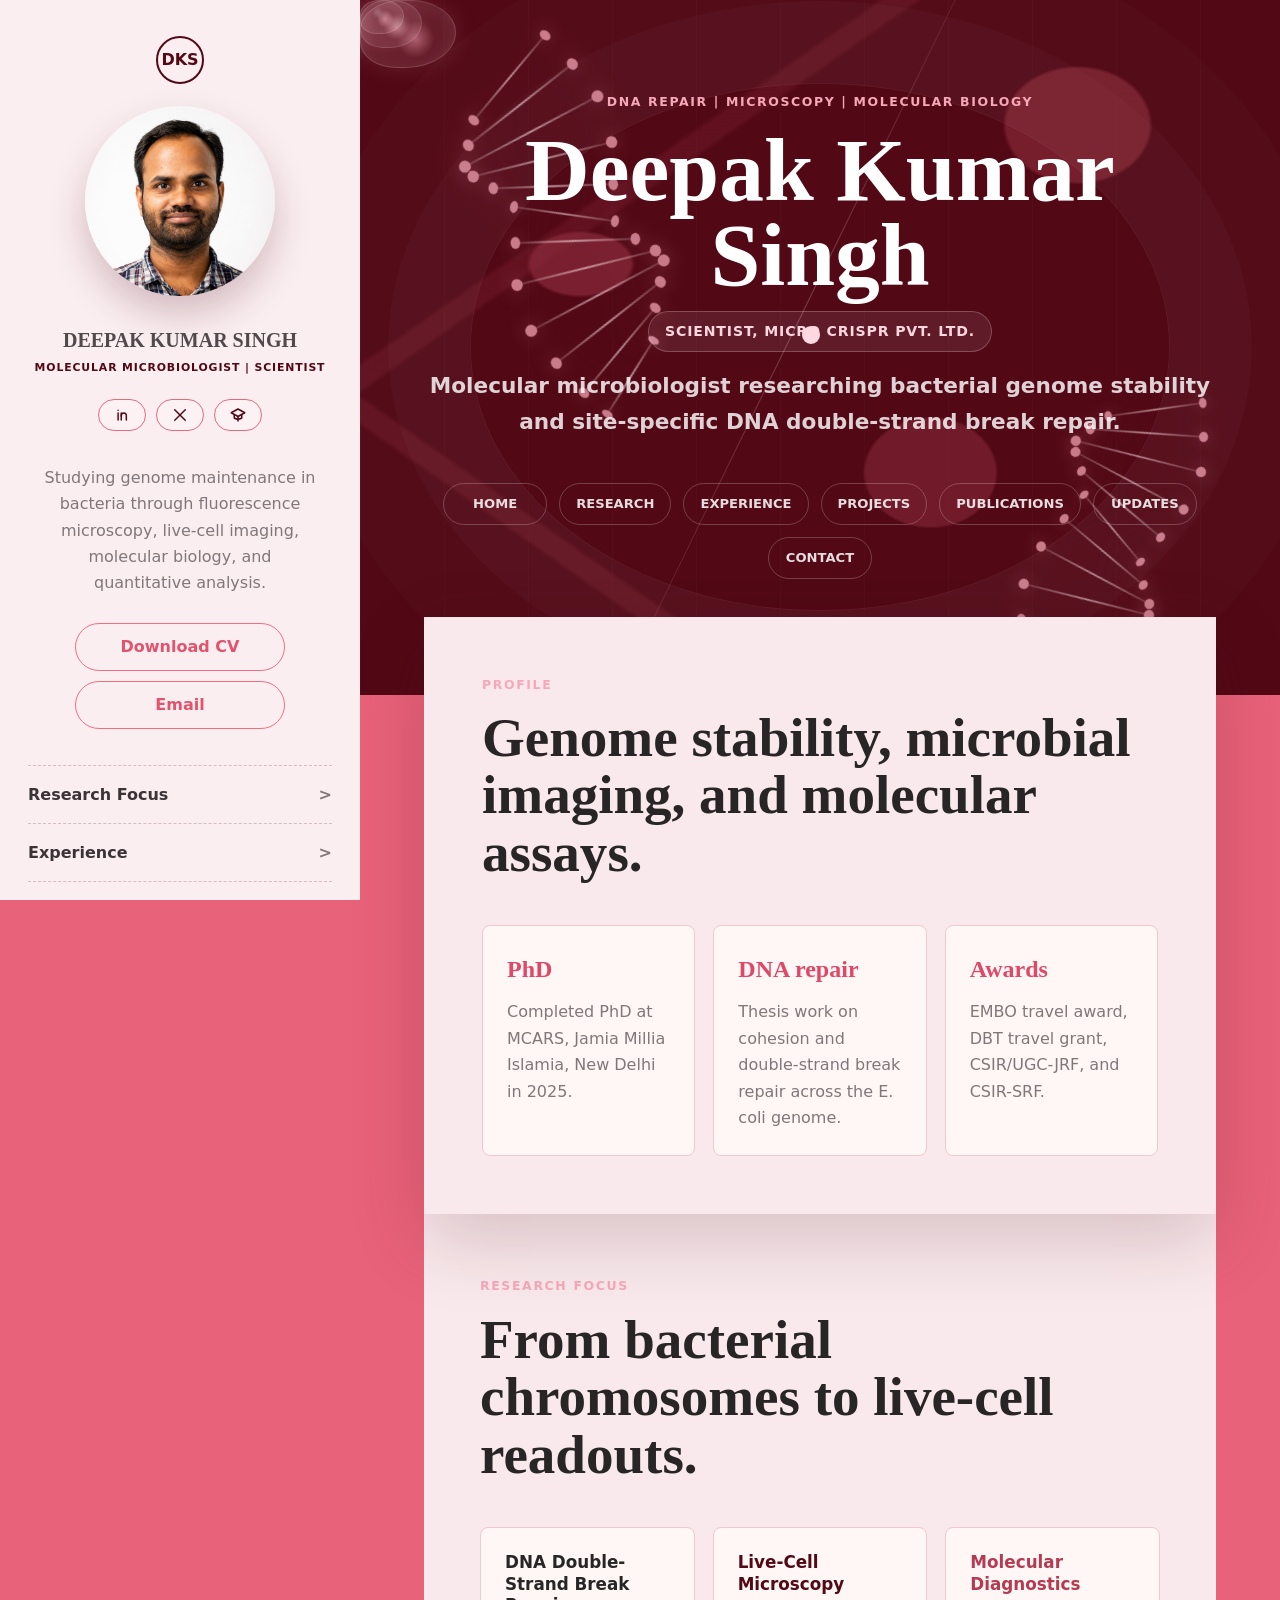
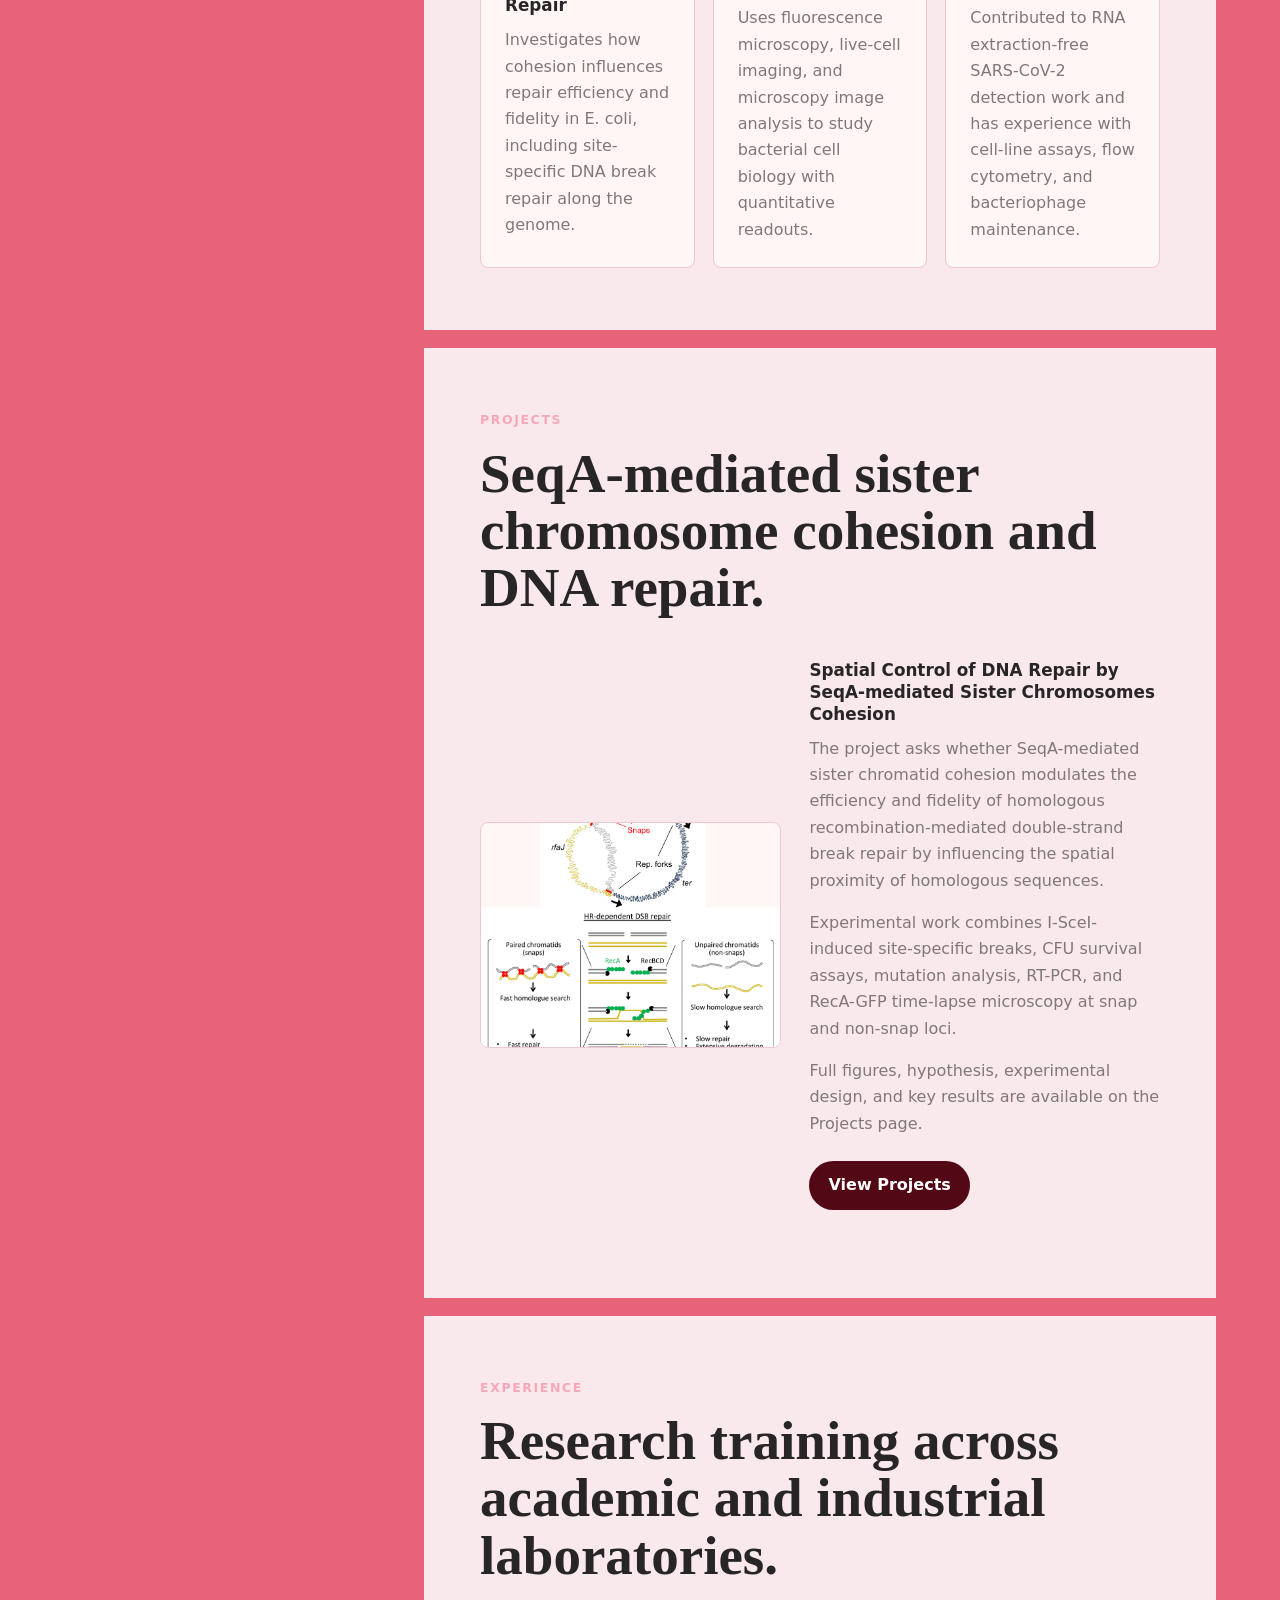
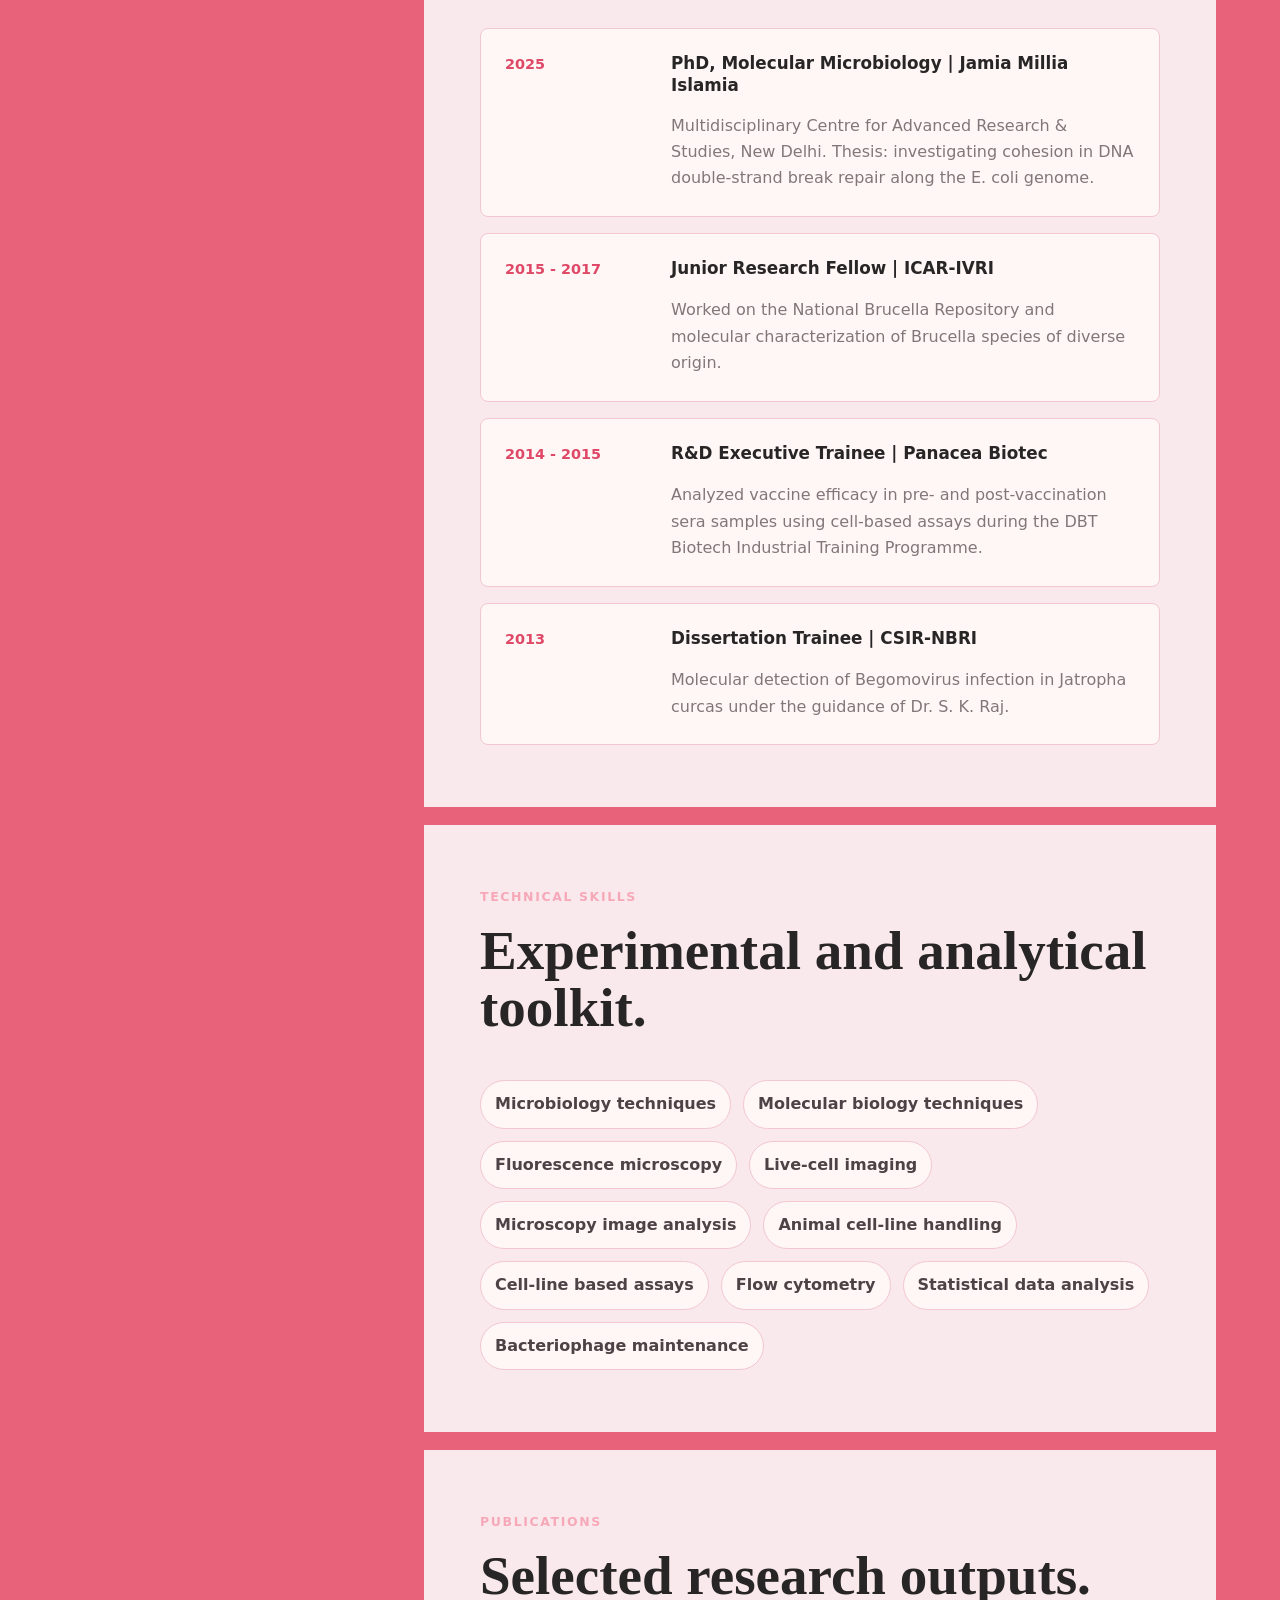
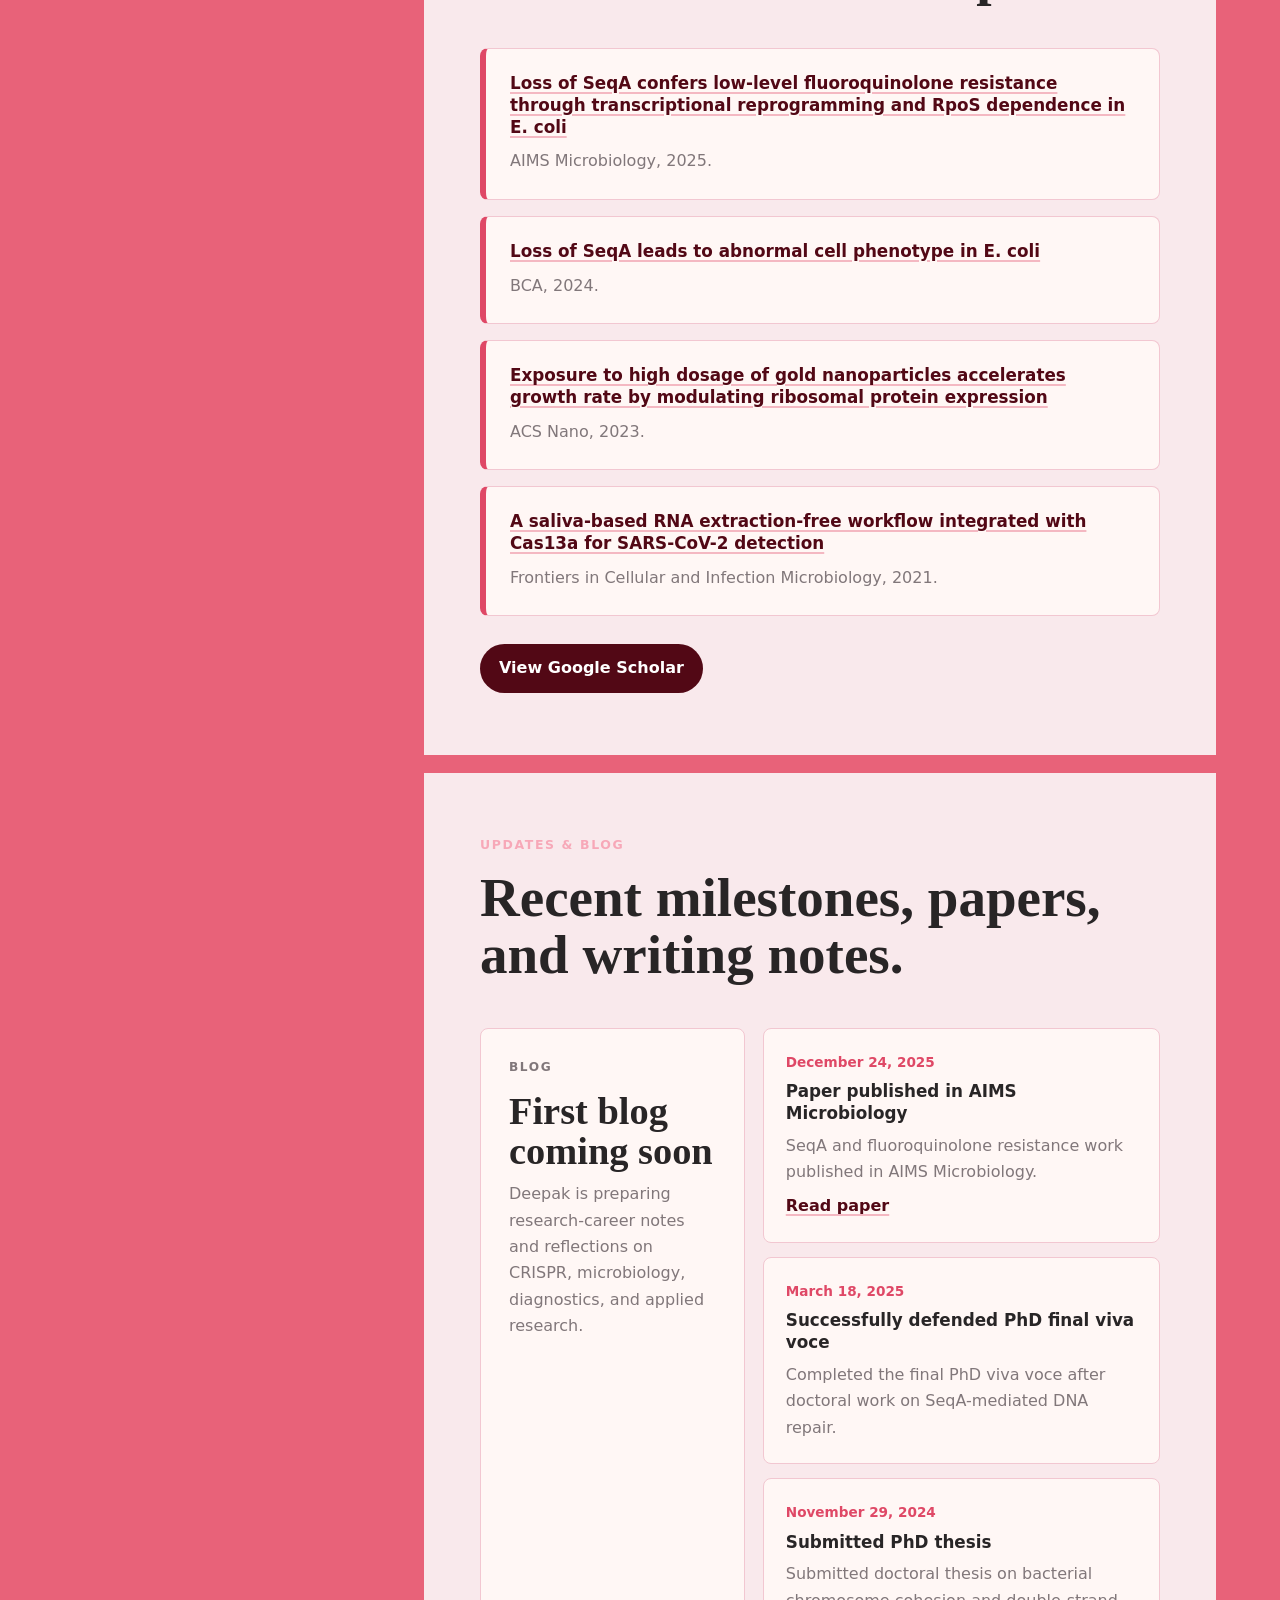
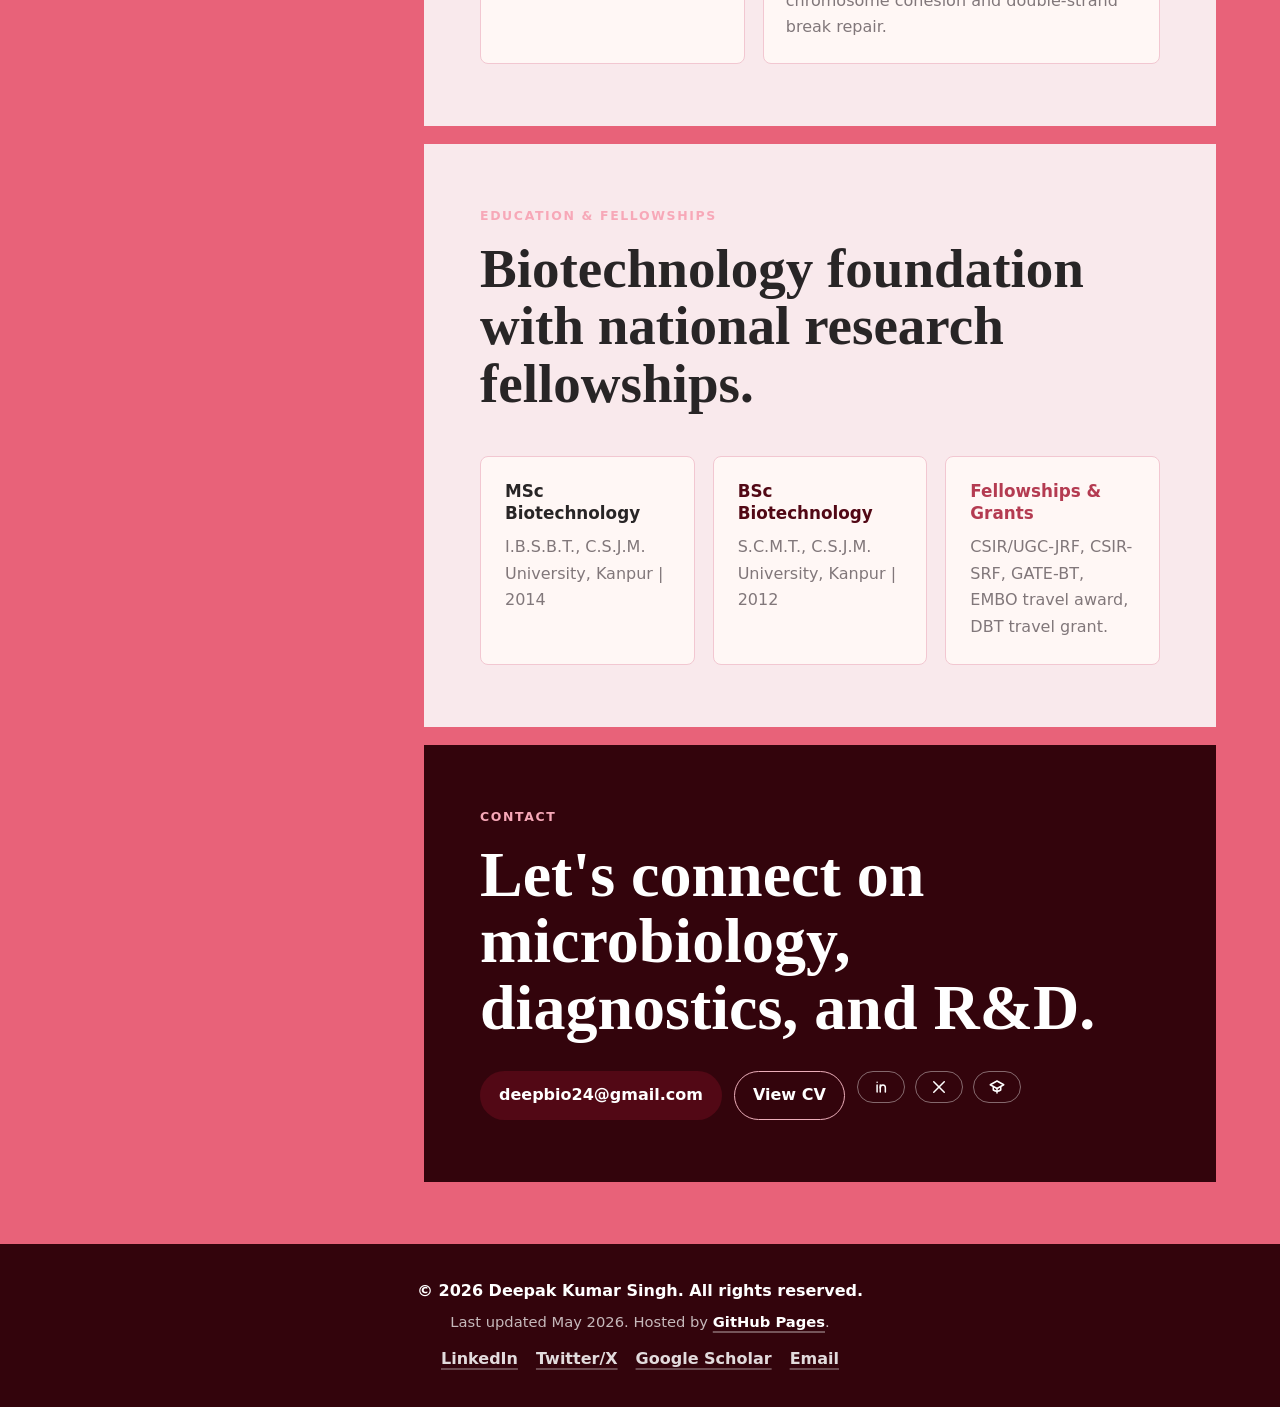
==== commit 19b45229: "Add files via upload" ====
--- a/index.html
+++ b/index.html
@@ -1,490 +1,414 @@
-<!DOCTYPE html>
+<!doctype html>
 <html lang="en">
-<head>
-  <meta charset="UTF-8" />
-  <meta name="viewport" content="width=device-width, initial-scale=1.0" />
-  <title>Dr. Deepak K. Singh</title>
-
-  <style>
-    :root{
-      --bg:#f6f7fb;
-      --card:#ffffff;
-      --text:#111;
-      --muted:#5b5b5b;
-      --border:#e7e7ee;
-      --accent:#0b63ff;
-      --shadow: 0 14px 40px rgba(10,20,40,.12);
-      --shadow2: 0 10px 28px rgba(10,20,40,.10);
-      --radius: 18px;
-    }
-    *{box-sizing:border-box}
-    html{scroll-behavior:smooth}
-    body{
-      margin:0;
-      background:var(--bg);
-      color:var(--text);
-      font-family: ui-sans-serif, -apple-system, BlinkMacSystemFont, "Segoe UI", Roboto, Arial, "Helvetica Neue", sans-serif;
-      line-height:1.55;
-    }
-
-    /* HERO with your cover image */
-    header{
-      position:relative;
-      background: url('my_plot.png') center/cover no-repeat;
-      padding: 64px 18px 34px;
-      overflow:hidden;
-    }
-    header::before{
-      content:"";
-      position:absolute;
-      inset:0;
-      background: linear-gradient(
-        to bottom,
-        rgba(255,255,255,0.15),
-        rgba(255,255,255,0.55)
-      );
-    }
-    .hero{
-      position:relative;
-      max-width: 1100px;
-      margin: 0 auto;
-      display:grid;
-      grid-template-columns: 170px 1fr;
-      gap: 22px;
-      align-items:center;
-      background: rgba(255,255,255,.88);
-      border: 1px solid rgba(255,255,255,.55);
-      border-radius: var(--radius);
-      padding: 22px 22px;
-      box-shadow: var(--shadow);
-    }
-    .hero img.profile{
-      width: 170px;
-      height: 210px;
-      object-fit: cover;
-      border-radius: 16px;
-      box-shadow: 0 12px 26px rgba(0,0,0,.18);
-    }
-    .hero h1{margin:0;font-size:30px;letter-spacing:.2px;}
-    .hero .role{
-      margin:6px 0 6px;
-      color: var(--muted);
-      font-weight: 600;
-      font-size: 14px;
-    }
-    .hero .one-liner{
-      margin:0 0 12px;
-      color:#222;
-      font-size: 15px;
-      max-width: 68ch;
-    }
-    .chips{display:flex;flex-wrap:wrap;gap:8px;margin:10px 0 14px;}
-    .chip{
-      font-size: 12px;
-      color:#1f2a44;
-      background: #edf3ff;
-      border: 1px solid #d8e6ff;
-      padding: 6px 10px;
-      border-radius: 999px;
-      user-select:none;
-    }
-    .actions{display:flex;gap:10px;flex-wrap:wrap;}
-    .btn{
-      display:inline-flex;
-      align-items:center;
-      gap:8px;
-      padding: 9px 14px;
-      border-radius: 999px;
-      border:1px solid var(--border);
-      background: #fff;
-      color:#111;
-      text-decoration:none;
-      font-weight:600;
-      font-size: 13px;
-      transition: transform .18s ease, box-shadow .18s ease, border-color .18s ease;
-    }
-    .btn.primary{
-      background: var(--accent);
-      border-color: var(--accent);
-      color:#fff;
-    }
-    .btn:hover{
-      transform: translateY(-1px);
-      box-shadow: var(--shadow2);
-      border-color: rgba(11,99,255,.35);
-    }
-
-    main{max-width:1100px;margin:18px auto 70px;padding:0 18px;}
-
-    /* Tiles */
-    .tiles{
-      display:grid;
-      grid-template-columns: repeat(6, 1fr);
-      gap: 14px;
-      margin-top: 16px;
-    }
-    @media (max-width: 980px){ .tiles{grid-template-columns: repeat(3, 1fr);} }
-    @media (max-width: 680px){ .tiles{grid-template-columns: repeat(2, 1fr);} }
-    @media (max-width: 420px){
-      .tiles{grid-template-columns: 1fr;}
-      .hero{grid-template-columns:1fr; text-align:center}
-      .hero img.profile{margin:0 auto}
-      .chips,.actions{justify-content:center}
-    }
-
-    .tile{
-      position:relative;
-      background: rgba(255,255,255,.85);
-      border: 1px solid var(--border);
-      border-radius: var(--radius);
-      padding: 14px 12px 12px;
-      cursor:pointer;
-      transition: transform .18s ease, box-shadow .18s ease, border-color .18s ease;
-      box-shadow: 0 10px 26px rgba(10,20,40,.06);
-      min-height: 140px;
-      user-select:none;
-      overflow:hidden;
-    }
-    .tile::before{
-      content:"";
-      position:absolute;
-      inset:0;
-      background: rgba(255,255,255,.30);
-      backdrop-filter: blur(10px);
-      opacity:0;
-      transition: opacity .18s ease;
-    }
-    .tile:hover{
-      transform: translateY(-3px);
-      box-shadow: 0 16px 34px rgba(10,20,40,.12);
-      border-color: rgba(11,99,255,.35);
-    }
-    .tile:hover::before{opacity:1}
-    .tile.active{
-      border-color: rgba(11,99,255,.55);
-      box-shadow: 0 18px 40px rgba(10,20,40,.14);
-    }
-
-    /* SVG icons */
-    .icon-svg{
-      width:56px;
-      height:56px;
-      margin-bottom:8px;
-      fill:none;
-      stroke: var(--accent);
-      stroke-width: 1.8;
-      stroke-linecap: round;
-      stroke-linejoin: round;
-      position:relative;
-      z-index:1;
-    }
-
-    .tile .title{font-weight:800;font-size:14px;margin:0;position:relative;z-index:1;}
-    .tile .hint{margin:4px 0 0;font-size:12px;color:var(--muted);position:relative;z-index:1;}
-
-    /* Content Panel */
-    .panel{
-      margin-top: 14px;
-      background: var(--card);
-      border: 1px solid var(--border);
-      border-radius: var(--radius);
-      padding: 18px 18px;
-      box-shadow: 0 12px 28px rgba(10,20,40,.08);
-    }
-    .panel h2{margin:0 0 10px;font-size:18px;letter-spacing:.2px;}
-    .panel h3{margin:12px 0 8px;font-size:15px;}
-    .panel p{margin:0 0 10px;color:#222}
-    .panel ul{margin:0;padding-left:18px}
-    .panel li{margin:7px 0}
-    .panel a{color: var(--accent); text-decoration:none; font-weight:600}
-    .panel a:hover{text-decoration:underline}
-
-    /* Footer */
-    footer{
-      max-width: 1100px;
-      margin: 0 auto;
-      padding: 0 18px 30px;
-      text-align:center;
-      color: var(--muted);
-      font-size: 13px;
-    }
-    .social-row{margin-top: 12px}
-    a.social-icon img{
-      transition: transform .25s ease, opacity .25s ease, filter .25s ease;
-      opacity: .86;
-      filter: grayscale(100%);
-      width: 44px; height: 44px;
-      margin: 0 8px;
-    }
-    a.social-icon:hover img{
-      transform: scale(1.12);
-      opacity: 1;
-      filter: grayscale(0%);
-    }
-    .footer-bar{
-      margin-top: 16px;
-      background:#000;
-      color:#fff;
-      padding: 10px 0;
-      border-radius: 12px;
-    }
-  </style>
-</head>
-
-<body>
-
-<header>
-  <div class="hero">
-    <img class="profile" src="deepak-profile.jpg" alt="Dr. Deepak K. Singh" />
-    <div>
-      <h1>Dr. Deepak K. Singh</h1>
-      <div class="role">Scientist, Micro CRISPR Pvt. Ltd. · New Delhi</div>
-      <p class="one-liner">
-        Molecular microbiologist working at the intersection of bacterial chromosome regulation, CRISPR diagnostics,
-        antimicrobial resistance, and translational microbiology.
-      </p>
-
-      <div class="chips">
-        <span class="chip">Chromosome Dynamics</span>
-        <span class="chip">CRISPR Diagnostics</span>
-        <span class="chip">Antimicrobial Resistance</span>
-        <span class="chip">Gut Microbiome</span>
-      </div>
-
-      <div class="actions">
-        <a class="btn primary" href="DKS-CV.pdf" target="_blank" rel="noopener">View CV</a>
-        <a class="btn" href="#panel" id="jump-panel">Explore Profile</a>
+  <head>
+    <meta charset="utf-8">
+    <meta name="viewport" content="width=device-width, initial-scale=1">
+    <title>Deepak Kumar Singh | Molecular Microbiologist & Scientist</title>
+    <meta
+      name="description"
+      content="Academic profile website for Deepak Kumar Singh, a molecular microbiologist and scientist working on DNA double-strand break repair in E. coli."
+    >
+    <link rel="stylesheet" href="styles.css">
+  </head>
+  <body>
+    <div class="site-shell">
+      <aside class="profile-rail" aria-label="Deepak profile panel">
+        <a class="brand" href="#top">DKS</a>
+        <img class="profile-photo" src="assets/deepak-profile.png" alt="Portrait of Deepak Kumar Singh">
+        <h2>Deepak Kumar Singh</h2>
+        <p class="profile-title">Molecular Microbiologist | Scientist</p>
+        <div class="social-toggles" aria-label="Social links">
+          <a href="https://www.linkedin.com/in/deepak-singh-96671079/" target="_blank" rel="noopener" aria-label="LinkedIn">
+            <svg viewBox="0 0 24 24" aria-hidden="true">
+              <path d="M6.8 9.4v9.1"></path>
+              <path d="M6.8 5.7h.01"></path>
+              <path d="M11 18.5V9.4"></path>
+              <path d="M11 13.2c0-2.4 1.4-3.9 3.6-3.9 2 0 3.2 1.3 3.2 3.8v5.4"></path>
+            </svg>
+          </a>
+          <a href="https://x.com/Rush_toDeep" target="_blank" rel="noopener" aria-label="X Twitter">
+            <svg viewBox="0 0 24 24" aria-hidden="true">
+              <path d="M5 5l14 14"></path>
+              <path d="M19 5L5 19"></path>
+            </svg>
+          </a>
+          <a href="https://scholar.google.com/citations?user=BtL_ucIAAAAJ&amp;hl=en" target="_blank" rel="noopener" aria-label="Google Scholar">
+            <svg viewBox="0 0 24 24" aria-hidden="true">
+              <path d="M3 9l9-5 9 5-9 5z"></path>
+              <path d="M7 12v4c3.3 2 6.7 2 10 0v-4"></path>
+              <path d="M12 14v6"></path>
+            </svg>
+          </a>
+        </div>
+        <p class="profile-copy">
+          Studying genome maintenance in bacteria through fluorescence microscopy,
+          live-cell imaging, molecular biology, and quantitative analysis.
+        </p>
+        <div class="profile-actions">
+          <a class="button outline" href="assets/Deepak-Kumar-Singh-CV.pdf" download>Download CV</a>
+          <a class="button outline" href="mailto:deepbio24@gmail.com">Email</a>
+        </div>
+        <div class="side-list" aria-label="Quick profile details">
+          <a href="#research">Research Focus</a>
+          <a href="#experience">Experience</a>
+          <a href="projects.html">Projects</a>
+          <a href="#publications">Publications</a>
+          <a href="#updates">Updates &amp; Blog</a>
+          <a href="#contact">Contact</a>
+        </div>
+      </aside>
+
+      <div class="page-main">
+        <header id="top" class="masthead">
+          <div class="masthead-pattern" aria-hidden="true"></div>
+          <div class="research-animation" aria-hidden="true">
+            <div class="dna-helix dna-helix-left">
+              <span></span>
+              <span></span>
+              <span></span>
+              <span></span>
+              <span></span>
+              <span></span>
+              <span></span>
+              <span></span>
+              <span></span>
+              <span></span>
+              <span></span>
+              <span></span>
+            </div>
+            <div class="dna-helix dna-helix-right">
+              <span></span>
+              <span></span>
+              <span></span>
+              <span></span>
+              <span></span>
+              <span></span>
+              <span></span>
+              <span></span>
+              <span></span>
+              <span></span>
+              <span></span>
+              <span></span>
+            </div>
+            <div class="cell-field">
+              <span class="cell cell-a"></span>
+              <span class="cell cell-b"></span>
+              <span class="cell cell-c"></span>
+              <span class="cell cell-d"></span>
+              <span class="cell cell-e"></span>
+              <span class="cell cell-f"></span>
+            </div>
+            <div class="repair-pulse"></div>
+          </div>
+          <p class="eyebrow">DNA repair | Microscopy | Molecular biology</p>
+          <h1>Deepak Kumar Singh</h1>
+          <p class="masthead-role">Scientist, Micro CRISPR Pvt. Ltd.</p>
+          <p class="masthead-subtitle">
+            Molecular microbiologist researching bacterial genome stability and site-specific
+            DNA double-strand break repair.
+          </p>
+          <nav class="tab-nav" aria-label="Section tabs">
+            <a href="#top">Home</a>
+            <a href="#research">Research</a>
+            <a href="#experience">Experience</a>
+            <a href="projects.html">Projects</a>
+            <a href="#publications">Publications</a>
+            <a href="#updates">Updates</a>
+            <a href="#contact">Contact</a>
+          </nav>
+        </header>
+
+        <main class="content">
+          <section class="feature-card" aria-label="Profile highlights">
+            <div class="feature-heading">
+              <p class="eyebrow">Profile</p>
+              <h2>Genome stability, microbial imaging, and molecular assays.</h2>
+            </div>
+            <div class="intro-grid">
+              <article>
+                <span class="metric">PhD</span>
+                <p>Completed PhD at MCARS, Jamia Millia Islamia, New Delhi in 2025.</p>
+              </article>
+              <article>
+                <span class="metric">DNA repair</span>
+                <p>Thesis work on cohesion and double-strand break repair across the E. coli genome.</p>
+              </article>
+              <article>
+                <span class="metric">Awards</span>
+                <p>EMBO travel award, DBT travel grant, CSIR/UGC-JRF, and CSIR-SRF.</p>
+              </article>
+            </div>
+          </section>
+
+          <section id="research" class="section">
+            <div class="section-heading">
+              <p class="eyebrow">Research Focus</p>
+              <h2>From bacterial chromosomes to live-cell readouts.</h2>
+            </div>
+            <div class="focus-grid">
+              <article class="focus-card">
+                <h3>DNA Double-Strand Break Repair</h3>
+                <p>
+                  Investigates how cohesion influences repair efficiency and fidelity in E. coli,
+                  including site-specific DNA break repair along the genome.
+                </p>
+              </article>
+              <article class="focus-card">
+                <h3>Live-Cell Microscopy</h3>
+                <p>
+                  Uses fluorescence microscopy, live-cell imaging, and microscopy image analysis to
+                  study bacterial cell biology with quantitative readouts.
+                </p>
+              </article>
+              <article class="focus-card">
+                <h3>Molecular Diagnostics</h3>
+                <p>
+                  Contributed to RNA extraction-free SARS-CoV-2 detection work and has experience with
+                  cell-line assays, flow cytometry, and bacteriophage maintenance.
+                </p>
+              </article>
+            </div>
+          </section>
+
+          <section id="projects" class="section projects-section">
+            <div class="section-heading">
+              <p class="eyebrow">Projects</p>
+              <h2>SeqA-mediated sister chromosome cohesion and DNA repair.</h2>
+            </div>
+            <div class="project-story">
+              <a class="project-hero-image" href="assets/result-4.png" target="_blank" rel="noopener">
+                <img src="assets/result-4.png" alt="Model of SeqA-mediated sister chromatid cohesion and DNA repair">
+              </a>
+              <div>
+                <h3>Spatial Control of DNA Repair by SeqA-mediated Sister Chromosomes Cohesion</h3>
+                <p>
+                  The project asks whether SeqA-mediated sister chromatid cohesion modulates the
+                  efficiency and fidelity of homologous recombination-mediated double-strand break
+                  repair by influencing the spatial proximity of homologous sequences.
+                </p>
+                <p>
+                  Experimental work combines I-SceI-induced site-specific breaks, CFU survival assays,
+                  mutation analysis, RT-PCR, and RecA-GFP time-lapse microscopy at snap and non-snap loci.
+                </p>
+                <p>
+                  Full figures, hypothesis, experimental design, and key results are available on the
+                  Projects page.
+                </p>
+                <a class="button project-button" href="projects.html">View Projects</a>
+              </div>
+            </div>
+          </section>
+
+          <section id="experience" class="section">
+            <div class="section-heading">
+              <p class="eyebrow">Experience</p>
+              <h2>Research training across academic and industrial laboratories.</h2>
+            </div>
+            <div class="timeline" aria-label="Research experience timeline">
+              <article class="timeline-item">
+                <time>2025</time>
+                <h3>PhD, Molecular Microbiology | Jamia Millia Islamia</h3>
+                <p>
+                  Multidisciplinary Centre for Advanced Research &amp; Studies, New Delhi. Thesis:
+                  investigating cohesion in DNA double-strand break repair along the E. coli genome.
+                </p>
+              </article>
+              <article class="timeline-item">
+                <time>2015 - 2017</time>
+                <h3>Junior Research Fellow | ICAR-IVRI</h3>
+                <p>
+                  Worked on the National Brucella Repository and molecular characterization of
+                  Brucella species of diverse origin.
+                </p>
+              </article>
+              <article class="timeline-item">
+                <time>2014 - 2015</time>
+                <h3>R&amp;D Executive Trainee | Panacea Biotec</h3>
+                <p>
+                  Analyzed vaccine efficacy in pre- and post-vaccination sera samples using
+                  cell-based assays during the DBT Biotech Industrial Training Programme.
+                </p>
+              </article>
+              <article class="timeline-item">
+                <time>2013</time>
+                <h3>Dissertation Trainee | CSIR-NBRI</h3>
+                <p>
+                  Molecular detection of Begomovirus infection in Jatropha curcas under the guidance
+                  of Dr. S. K. Raj.
+                </p>
+              </article>
+            </div>
+          </section>
+
+          <section class="section skills-section" aria-label="Technical skills">
+            <div class="section-heading">
+              <p class="eyebrow">Technical Skills</p>
+              <h2>Experimental and analytical toolkit.</h2>
+            </div>
+            <ul class="skill-list">
+              <li>Microbiology techniques</li>
+              <li>Molecular biology techniques</li>
+              <li>Fluorescence microscopy</li>
+              <li>Live-cell imaging</li>
+              <li>Microscopy image analysis</li>
+              <li>Animal cell-line handling</li>
+              <li>Cell-line based assays</li>
+              <li>Flow cytometry</li>
+              <li>Statistical data analysis</li>
+              <li>Bacteriophage maintenance</li>
+            </ul>
+          </section>
+
+          <section id="publications" class="section">
+            <div class="section-heading">
+              <p class="eyebrow">Publications</p>
+              <h2>Selected research outputs.</h2>
+            </div>
+            <div class="publication-list">
+              <article>
+                <h3>
+                  <a href="https://doi.org/10.3934/microbiol.2025047" target="_blank" rel="noopener">
+                    Loss of SeqA confers low-level fluoroquinolone resistance through transcriptional reprogramming and RpoS dependence in E. coli
+                  </a>
+                </h3>
+                <p>AIMS Microbiology, 2025.</p>
+              </article>
+              <article>
+                <h3>
+                  <a href="https://doi.org/10.51470/BCA.2024.24.1-S.3407" target="_blank" rel="noopener">
+                    Loss of SeqA leads to abnormal cell phenotype in E. coli
+                  </a>
+                </h3>
+                <p>BCA, 2024.</p>
+              </article>
+              <article>
+                <h3>
+                  <a href="https://pubs.acs.org/doi/10.1021/acsnano.3c01973" target="_blank" rel="noopener">
+                    Exposure to high dosage of gold nanoparticles accelerates growth rate by modulating ribosomal protein expression
+                  </a>
+                </h3>
+                <p>ACS Nano, 2023.</p>
+              </article>
+              <article>
+                <h3>
+                  <a href="https://doi.org/10.3389/fcimb.2021.632646" target="_blank" rel="noopener">
+                    A saliva-based RNA extraction-free workflow integrated with Cas13a for SARS-CoV-2 detection
+                  </a>
+                </h3>
+                <p>Frontiers in Cellular and Infection Microbiology, 2021.</p>
+              </article>
+            </div>
+            <div class="section-actions">
+              <a class="button project-button" href="https://scholar.google.com/citations?user=BtL_ucIAAAAJ&amp;hl=en" target="_blank" rel="noopener">View Google Scholar</a>
+            </div>
+          </section>
+
+          <section id="updates" class="section updates-section">
+            <div class="section-heading">
+              <p class="eyebrow">Updates &amp; Blog</p>
+              <h2>Recent milestones, papers, and writing notes.</h2>
+            </div>
+            <div class="updates-layout">
+              <article class="blog-card">
+                <p class="update-type">Blog</p>
+                <h3>First blog coming soon</h3>
+                <p>
+                  Deepak is preparing research-career notes and reflections on CRISPR,
+                  microbiology, diagnostics, and applied research.
+                </p>
+              </article>
+              <div class="updates-list" aria-label="News updates">
+                <article>
+                  <time datetime="2025-12-24">December 24, 2025</time>
+                  <h3>Paper published in AIMS Microbiology</h3>
+                  <p>
+                    SeqA and fluoroquinolone resistance work published in AIMS Microbiology.
+                  </p>
+                  <a href="https://doi.org/10.3934/microbiol.2025047" target="_blank" rel="noopener">Read paper</a>
+                </article>
+                <article>
+                  <time datetime="2025-03-18">March 18, 2025</time>
+                  <h3>Successfully defended PhD final viva voce</h3>
+                  <p>Completed the final PhD viva voce after doctoral work on SeqA-mediated DNA repair.</p>
+                </article>
+                <article>
+                  <time datetime="2024-11-29">November 29, 2024</time>
+                  <h3>Submitted PhD thesis</h3>
+                  <p>Submitted doctoral thesis on bacterial chromosome cohesion and double-strand break repair.</p>
+                </article>
+              </div>
+            </div>
+          </section>
+
+          <section class="section education-section" aria-label="Education and fellowships">
+            <div class="section-heading">
+              <p class="eyebrow">Education &amp; Fellowships</p>
+              <h2>Biotechnology foundation with national research fellowships.</h2>
+            </div>
+            <div class="education-grid">
+              <article>
+                <h3>MSc Biotechnology</h3>
+                <p>I.B.S.B.T., C.S.J.M. University, Kanpur | 2014</p>
+              </article>
+              <article>
+                <h3>BSc Biotechnology</h3>
+                <p>S.C.M.T., C.S.J.M. University, Kanpur | 2012</p>
+              </article>
+              <article>
+                <h3>Fellowships &amp; Grants</h3>
+                <p>CSIR/UGC-JRF, CSIR-SRF, GATE-BT, EMBO travel award, DBT travel grant.</p>
+              </article>
+            </div>
+          </section>
+
+          <section id="contact" class="contact-section">
+            <div>
+              <p class="eyebrow">Contact</p>
+              <h2>Let's connect on microbiology, diagnostics, and R&amp;D.</h2>
+            </div>
+            <div class="contact-actions">
+              <a class="button primary" href="mailto:deepbio24@gmail.com">deepbio24@gmail.com</a>
+              <a class="button secondary" href="assets/Deepak-Kumar-Singh-CV.pdf">View CV</a>
+              <div class="social-toggles contact-social" aria-label="Social links">
+                <a href="https://www.linkedin.com/in/deepak-singh-96671079/" target="_blank" rel="noopener" aria-label="LinkedIn">
+                  <svg viewBox="0 0 24 24" aria-hidden="true">
+                    <path d="M6.8 9.4v9.1"></path>
+                    <path d="M6.8 5.7h.01"></path>
+                    <path d="M11 18.5V9.4"></path>
+                    <path d="M11 13.2c0-2.4 1.4-3.9 3.6-3.9 2 0 3.2 1.3 3.2 3.8v5.4"></path>
+                  </svg>
+                </a>
+                <a href="https://x.com/Rush_toDeep" target="_blank" rel="noopener" aria-label="X Twitter">
+                  <svg viewBox="0 0 24 24" aria-hidden="true">
+                    <path d="M5 5l14 14"></path>
+                    <path d="M19 5L5 19"></path>
+                  </svg>
+                </a>
+                <a href="https://scholar.google.com/citations?user=BtL_ucIAAAAJ&amp;hl=en" target="_blank" rel="noopener" aria-label="Google Scholar">
+                  <svg viewBox="0 0 24 24" aria-hidden="true">
+                    <path d="M3 9l9-5 9 5-9 5z"></path>
+                    <path d="M7 12v4c3.3 2 6.7 2 10 0v-4"></path>
+                    <path d="M12 14v6"></path>
+                  </svg>
+                </a>
+              </div>
+            </div>
+          </section>
+        </main>
       </div>
     </div>
-  </div>
-</header>
-
-<main>
-  <div class="tiles" aria-label="Profile sections">
-
-    <!-- ABOUT -->
-    <div class="tile active" data-target="about" role="button" tabindex="0">
-      <svg class="icon-svg" viewBox="0 0 24 24" aria-hidden="true">
-        <circle cx="12" cy="7" r="3"></circle>
-        <path d="M5 21c1.5-4 12.5-4 14 0"></path>
-        <path d="M9 11c2 2 4 4 6 6"></path>
-        <path d="M15 11c-2 2-4 4-6 6"></path>
-      </svg>
-      <p class="title">About</p>
-      <p class="hint">Quick overview</p>
-    </div>
-
-    <!-- RESEARCH FOCUS -->
-    <div class="tile" data-target="focus" role="button" tabindex="0">
-      <svg class="icon-svg" viewBox="0 0 24 24" aria-hidden="true">
-        <path d="M6 18h12"></path>
-        <path d="M9 3l3 3"></path>
-        <rect x="10" y="6" width="4" height="6"></rect>
-        <path d="M8 21c2-5 6-5 8 0"></path>
-      </svg>
-      <p class="title">Research Focus</p>
-      <p class="hint">What I work on</p>
-    </div>
-
-    <!-- PUBLICATIONS -->
-    <div class="tile" data-target="publications" role="button" tabindex="0">
-      <svg class="icon-svg" viewBox="0 0 24 24" aria-hidden="true">
-        <rect x="6" y="3" width="12" height="18"></rect>
-        <line x1="9" y1="8" x2="15" y2="8"></line>
-        <line x1="9" y1="12" x2="15" y2="12"></line>
-        <line x1="9" y1="16" x2="13" y2="16"></line>
-      </svg>
-      <p class="title">Publications</p>
-      <p class="hint">Latest + selected</p>
-    </div>
-
-    <!-- UPDATES & BLOG -->
-    <div class="tile" data-target="updates" role="button" tabindex="0">
-      <svg class="icon-svg" viewBox="0 0 24 24" aria-hidden="true">
-        <path d="M3 21l3-1 11-11-2-2L4 18z"></path>
-        <path d="M14 4l6 6"></path>
-      </svg>
-      <p class="title">Updates & Blog</p>
-      <p class="hint">News + writing</p>
-    </div>
-
-    <!-- EDUCATION -->
-    <div class="tile" data-target="education" role="button" tabindex="0">
-      <svg class="icon-svg" viewBox="0 0 24 24" aria-hidden="true">
-        <path d="M2 7l10-4 10 4-10 4z"></path>
-        <path d="M6 10v4c4 3 8 3 12 0v-4"></path>
-      </svg>
-      <p class="title">Education</p>
-      <p class="hint">Background</p>
-    </div>
-
-    <!-- PROJECTS (opens projects.html) -->
-    <a class="tile" href="projects.html" target="_blank" rel="noopener" style="text-decoration:none;color:inherit;">
-      <svg class="icon-svg" viewBox="0 0 24 24" aria-hidden="true">
-        <rect x="3" y="3" width="7" height="7"></rect>
-        <rect x="14" y="3" width="7" height="7"></rect>
-        <rect x="3" y="14" width="7" height="7"></rect>
-        <rect x="14" y="14" width="7" height="7"></rect>
-      </svg>
-      <p class="title">Projects</p>
-      <p class="hint">See all work</p>
-    </a>
-
-  </div>
-
-  <section id="panel" class="panel" aria-live="polite">
-
-    <!-- ABOUT (expanded + interactive) -->
-    <div class="panel-section" id="about">
-      <h2>About</h2>
-
-      <p>
-        I am a <b>molecular microbiologist</b> with a Ph.D. from
-        <a href="https://www.jmi.ac.in/" target="_blank" rel="noopener">Jamia Millia Islamia</a>,
-        currently working as a <b>Scientist</b> at
-        <a href="https://microcrispr.com/" target="_blank" rel="noopener">Micro CRISPR Pvt. Ltd.</a>,
-        New Delhi.
+    <footer class="site-footer">
+      <p class="footer-meta">&copy; 2026 Deepak Kumar Singh. All rights reserved.</p>
+      <p class="footer-hosting">
+        Last updated May 2026. Hosted by
+        <a href="https://pages.github.com/" target="_blank" rel="noopener">GitHub Pages</a>.
       </p>
-
-      <p>
-        My research lies at the intersection of <b>bacterial chromosome regulation</b>,
-        <b>global transcriptional control</b>, and <b>stress-response pathways</b>, with a
-        particular focus on how these processes shape <b>antimicrobial resistance</b> and
-        cellular phenotypes in <i>Escherichia coli</i>.
-      </p>
-
-      <p>
-        During my doctoral work, I investigated the role of <b>SeqA-mediated chromosome cohesion</b>
-        in DNA repair, replication dynamics, and antibiotic stress adaptation.
-        This work contributed to peer-reviewed publications and highlighted how transcriptional
-        rewiring can drive low-level drug resistance.
-      </p>
-
-      <p>
-        Beyond fundamental microbiology, I am interested in <b>translational microbiology</b>—
-        bridging mechanistic insights with applications such as <b>CRISPR-based diagnostics</b>,
-        cell-based assays, and antimicrobial screening platforms.
-      </p>
-
-      <h3>Current Focus Areas</h3>
-      <ul>
-        <li>🧬 <b>Chromosome dynamics & DNA repair</b> — replication, cohesion, stress-induced regulation</li>
-        <li>🔬 <b>CRISPR diagnostics & assay development</b> — molecular detection workflows for translational use</li>
-        <li>💊 <b>Antimicrobial resistance mechanisms</b> — phenotype–genotype relationships under antibiotic pressure</li>
-        <li>🧪 <b>Cell-based and molecular assays</b> — experimental systems supporting applied microbiology</li>
-      </ul>
-
-      <p style="margin-top:12px;">
-        👉 Explore my
-        <a href="#" onclick="document.querySelector('[data-target=publications]').click(); return false;">publications</a>,
-        see ongoing
-        <a href="projects.html" target="_blank" rel="noopener">projects</a>,
-        or follow recent updates in
-        <a href="#" onclick="document.querySelector('[data-target=updates]').click(); return false;">Updates & Blog</a>.
-      </p>
-    </div>
-
-    <!-- RESEARCH FOCUS -->
-    <div class="panel-section" id="focus" hidden>
-      <h2>Research Focus</h2>
-      <ul>
-        <li><b>Chromosome regulation:</b> replication initiation, cohesion, and stress responses in <i>E. coli</i>.</li>
-        <li><b>Antimicrobial resistance:</b> mechanisms and phenotypes under antibiotic pressure.</li>
-        <li><b>CRISPR diagnostics:</b> developing and validating CRISPR-based detection workflows.</li>
-        <li><b>Translational assays:</b> cell-based and molecular assays supporting applied microbiology.</li>
-      </ul>
-    </div>
-
-    <!-- PUBLICATIONS -->
-    <div class="panel-section" id="publications" hidden>
-      <h2>Publications (Selected)</h2>
-      <ul>
-        <li>
-          <b>AIMS Microbiology (2025)</b> — Loss of SeqA confers low-level fluoroquinolone resistance through transcriptional reprogramming and RpoS dependence in <i>E. coli</i>.
-          <a href="https://doi.org/10.3934/microbiol.2025047" target="_blank" rel="noopener">DOI</a>
-        </li>
-        <li>
-          Loss of SeqA leads to abnormal cell phenotype in <i>E. coli</i>.
-          <a href="https://doi.org/10.51470/BCA.2024.24.1-S.3407" target="_blank" rel="noopener">BCA, 2024</a>
-        </li>
-        <li>
-          Gold nanoparticle exposure modulates ribosomal protein expression.
-          <a href="https://pubs.acs.org/doi/10.1021/acsnano.3c01973" target="_blank" rel="noopener">ACS Nano, 2023</a>
-        </li>
-        <li>
-          Cas13a-based SARS-CoV-2 detection.
-          <a href="https://doi.org/10.3389/fcimb.2021.632646" target="_blank" rel="noopener">Frontiers, 2021</a>
-        </li>
-      </ul>
-    </div>
-
-    <!-- UPDATES -->
-    <div class="panel-section" id="updates" hidden>
-      <h2>Updates & Blog</h2>
-      <ul>
-        <li><b>[Blog]</b> My first blog coming soon!</li>
-        <li><b>[News]</b> 24 Dec 2025 - Paper published in AIMS Microbiology (SeqA &amp; fluoroquinolone resistance).</li>
-        <li><b>[News]</b> 18 Mar 2025 — Successfully defended Ph.D. final viva voce.</li>
-        <li><b>[News]</b> 29 Nov 2024 — Submitted Ph.D. thesis.</li>
-      </ul>
-    </div>
-
-    <!-- EDUCATION -->
-    <div class="panel-section" id="education" hidden>
-      <h2>Education</h2>
-      <ul>
-        <li>Ph.D. Molecular Microbiology, Jamia Millia Islamia (2017–2024)</li>
-        <li>M.Sc. Biotechnology, C.S.J.M. University (2012–2014)</li>
-        <li>B.Sc. Biotechnology, C.S.J.M. University (2009–2012)</li>
-      </ul>
-    </div>
-
-  </section>
-</main>
-
-<footer>
-  <div class="social-row">
-    <a href="https://www.linkedin.com/in/deepak-singh-96671079/" target="_blank" class="social-icon" rel="noopener">
-      <img src="https://cdn-icons-png.flaticon.com/512/174/174857.png" alt="LinkedIn">
-    </a>
-    <a href="https://x.com/Rush_toDeep" target="_blank" class="social-icon" rel="noopener">
-      <img src="https://cdn-icons-png.flaticon.com/512/5968/5968958.png" alt="X (Twitter)">
-    </a>
-    <a href="https://scholar.google.com/citations?user=BtL_ucIAAAAJ&hl=en" target="_blank" class="social-icon" rel="noopener">
-      <img src="https://cdn-icons-png.flaticon.com/512/2991/2991148.png" alt="Google Scholar">
-    </a>
-  </div>
-
-  <div class="footer-bar">© 2026 Deepak Kumar Singh | All rights reserved</div>
-  <div style="margin-top:8px;">
-    Powered by HTML/CSS and hosted with <a href="https://pages.github.com" target="_blank" rel="noopener">GitHub Pages</a>.
-  </div>
-</footer>
-
-<script>
-  const tiles = document.querySelectorAll('.tile[data-target]');
-  const sections = document.querySelectorAll('.panel-section');
-  const panel = document.getElementById('panel');
-  const jump = document.getElementById('jump-panel');
-
-  function showSection(id){
-    sections.forEach(s => s.hidden = (s.id !== id));
-    tiles.forEach(t => t.classList.toggle('active', t.dataset.target === id));
-    panel.scrollIntoView({behavior: 'smooth', block: 'start'});
-  }
-
-  tiles.forEach(tile => {
-    tile.addEventListener('click', () => showSection(tile.dataset.target));
-    tile.addEventListener('keydown', (e) => {
-      if(e.key === 'Enter' || e.key === ' ') { e.preventDefault(); showSection(tile.dataset.target); }
-    });
-  });
-
-  jump?.addEventListener('click', (e) => {
-    e.preventDefault();
-    panel.scrollIntoView({behavior:'smooth', block:'start'});
-  });
-</script>
-
-</body>
+      <nav class="footer-social-links" aria-label="Footer social links">
+        <a href="https://www.linkedin.com/in/deepak-singh-96671079/" target="_blank" rel="noopener">LinkedIn</a>
+        <a href="https://x.com/Rush_toDeep" target="_blank" rel="noopener">Twitter/X</a>
+        <a href="https://scholar.google.com/citations?user=BtL_ucIAAAAJ&amp;hl=en" target="_blank" rel="noopener">Google Scholar</a>
+        <a href="mailto:deepbio24@gmail.com">Email</a>
+      </nav>
+    </footer>
+  </body>
 </html>
--- a/styles.css
+++ b/styles.css
@@ -0,0 +1,1407 @@
+:root {
+  --wine: #520815;
+  --wine-deep: #33040c;
+  --rose: #faeef1;
+  --rose-strong: #e86279;
+  --rose-border: #f2c7d1;
+  --cream: #fff7f5;
+  --ink: #282526;
+  --muted: #81777a;
+  --paper: #f9e9ec;
+  --line: #ead1d7;
+  --white: #ffffff;
+  --shadow: 0 26px 70px rgba(70, 11, 24, 0.18);
+}
+
+* {
+  box-sizing: border-box;
+}
+
+html {
+  scroll-behavior: smooth;
+}
+
+body {
+  margin: 0;
+  background: var(--rose-strong);
+  color: var(--ink);
+  font-family: Inter, ui-sans-serif, system-ui, -apple-system, BlinkMacSystemFont, "Segoe UI", sans-serif;
+  line-height: 1.65;
+}
+
+a {
+  color: inherit;
+  text-decoration: none;
+}
+
+.site-shell {
+  position: relative;
+  z-index: 1;
+  display: grid;
+  min-height: 100vh;
+  grid-template-columns: minmax(300px, 360px) 1fr;
+}
+
+.profile-rail {
+  position: sticky;
+  top: 0;
+  z-index: 1;
+  height: 100vh;
+  overflow-y: auto;
+  background: var(--rose);
+  padding: 36px 28px;
+  text-align: center;
+}
+
+.brand {
+  display: inline-flex;
+  align-items: center;
+  justify-content: center;
+  width: 48px;
+  height: 48px;
+  margin-bottom: 22px;
+  border: 2px solid var(--wine);
+  border-radius: 50%;
+  color: var(--wine);
+  font-weight: 900;
+  letter-spacing: 0;
+}
+
+.profile-photo {
+  display: block;
+  width: min(190px, 72vw);
+  aspect-ratio: 1;
+  margin: 0 auto 34px;
+  border-radius: 50%;
+  object-fit: cover;
+  object-position: 50% 20%;
+  box-shadow: 0 18px 36px rgba(82, 8, 21, 0.22);
+}
+
+.profile-rail h2 {
+  margin: 0 0 8px;
+  color: #51494c;
+  font-size: 1.25rem;
+  font-weight: 900;
+  text-transform: uppercase;
+}
+
+.profile-title {
+  margin: 0 0 22px;
+  color: var(--wine);
+  font-size: 0.68rem;
+  font-weight: 900;
+  letter-spacing: 0.08em;
+  white-space: nowrap;
+  text-transform: uppercase;
+}
+
+.profile-copy {
+  margin: 0 auto 26px;
+  max-width: 285px;
+  color: var(--muted);
+  font-size: 1rem;
+}
+
+.profile-actions {
+  display: grid;
+  gap: 10px;
+  margin: 0 auto 36px;
+  max-width: 210px;
+}
+
+.social-toggles {
+  display: flex;
+  justify-content: center;
+  gap: 10px;
+  margin: 0 auto 34px;
+}
+
+.social-toggles a {
+  display: inline-flex;
+  width: 48px;
+  height: 32px;
+  align-items: center;
+  justify-content: center;
+  border: 1px solid #e56a80;
+  border-radius: 999px;
+  background: rgba(255, 247, 245, 0.58);
+  color: var(--wine);
+  transition: transform 180ms ease, background 180ms ease, color 180ms ease;
+}
+
+.social-toggles a:hover,
+.social-toggles a:focus-visible {
+  background: var(--wine);
+  color: var(--white);
+  transform: translateY(-2px);
+}
+
+.social-toggles svg {
+  width: 18px;
+  height: 18px;
+  fill: none;
+  stroke: currentColor;
+  stroke-linecap: round;
+  stroke-linejoin: round;
+  stroke-width: 2;
+}
+
+.button {
+  display: inline-flex;
+  min-height: 46px;
+  align-items: center;
+  justify-content: center;
+  border: 1px solid transparent;
+  border-radius: 999px;
+  padding: 10px 18px;
+  font-weight: 900;
+  transition: transform 180ms ease, background 180ms ease, border-color 180ms ease;
+}
+
+.button:hover,
+.button:focus-visible {
+  transform: translateY(-2px);
+}
+
+.button.outline {
+  border-color: #f06f86;
+  color: #e2536d;
+}
+
+.button.primary {
+  background: var(--wine);
+  color: var(--white);
+}
+
+.button.secondary {
+  border-color: #ecaeba;
+  background: var(--cream);
+  color: var(--wine);
+}
+
+.side-list {
+  border-top: 1px dashed #d8bcc4;
+}
+
+.side-list a {
+  display: flex;
+  min-height: 58px;
+  align-items: center;
+  justify-content: space-between;
+  border-bottom: 1px dashed #d8bcc4;
+  color: #3b3437;
+  font-weight: 800;
+  text-align: left;
+}
+
+.side-list a::after {
+  color: var(--muted);
+  content: ">";
+}
+
+.page-main {
+  min-width: 0;
+}
+
+.masthead {
+  position: relative;
+  min-height: 460px;
+  overflow: hidden;
+  padding: 92px clamp(24px, 5vw, 76px) 116px;
+  background: var(--wine);
+  color: var(--white);
+  text-align: center;
+}
+
+.masthead-pattern {
+  position: absolute;
+  inset: 0;
+  opacity: 0.42;
+  background:
+    radial-gradient(ellipse at 24% 38%, rgba(232, 98, 121, 0.62) 0 5%, transparent 5.5%),
+    radial-gradient(ellipse at 78% 18%, rgba(232, 98, 121, 0.58) 0 7%, transparent 7.4%),
+    radial-gradient(ellipse at 62% 68%, rgba(232, 98, 121, 0.5) 0 8%, transparent 8.4%),
+    linear-gradient(35deg, transparent 20%, rgba(232, 98, 121, 0.26) 20.5% 22%, transparent 22.5%),
+    linear-gradient(145deg, transparent 27%, rgba(232, 98, 121, 0.24) 27.5% 29%, transparent 29.5%),
+    repeating-linear-gradient(90deg, rgba(255, 255, 255, 0.04) 0 1px, transparent 1px 84px);
+  animation: grid-drift 18s linear infinite;
+}
+
+.research-animation {
+  position: absolute;
+  inset: 0;
+  z-index: 0;
+  overflow: hidden;
+  pointer-events: none;
+}
+
+.research-animation::before,
+.research-animation::after {
+  position: absolute;
+  content: "";
+}
+
+.research-animation::before {
+  inset: 12%;
+  border: 1px solid rgba(255, 225, 229, 0.08);
+  border-radius: 50%;
+  box-shadow:
+    0 0 0 82px rgba(255, 255, 255, 0.018),
+    0 0 0 164px rgba(255, 255, 255, 0.014);
+  animation: scope-breathe 9s ease-in-out infinite;
+}
+
+.research-animation::after {
+  top: -30%;
+  left: 48%;
+  width: 1px;
+  height: 150%;
+  background: linear-gradient(180deg, transparent, rgba(255, 220, 225, 0.26), transparent);
+  transform: rotate(26deg);
+  animation: scan-line 7s ease-in-out infinite;
+}
+
+.dna-helix {
+  position: absolute;
+  width: 250px;
+  height: 420px;
+  opacity: 0.72;
+  filter: drop-shadow(0 0 18px rgba(247, 168, 184, 0.18));
+}
+
+.dna-helix-left {
+  top: 30px;
+  left: clamp(18px, 7vw, 120px);
+  transform: rotate(-22deg);
+  animation: helix-float-left 12s ease-in-out infinite;
+}
+
+.dna-helix-right {
+  right: clamp(-18px, 4vw, 80px);
+  bottom: -66px;
+  transform: rotate(20deg) scale(0.86);
+  animation: helix-float-right 14s ease-in-out infinite;
+}
+
+.dna-helix span {
+  position: absolute;
+  left: 50%;
+  width: 152px;
+  height: 2px;
+  border-radius: 999px;
+  background: linear-gradient(90deg, rgba(255, 231, 236, 0.18), rgba(255, 231, 236, 0.8), rgba(255, 231, 236, 0.18));
+  transform: translateX(-50%) rotate(var(--turn)) scaleX(var(--scale));
+  transform-origin: center;
+  animation: rung-pulse 3.8s ease-in-out infinite;
+  animation-delay: var(--delay);
+}
+
+.dna-helix span::before,
+.dna-helix span::after {
+  position: absolute;
+  top: 50%;
+  width: 12px;
+  height: 12px;
+  border-radius: 50%;
+  background: #f7a8b8;
+  box-shadow: 0 0 20px rgba(247, 168, 184, 0.42);
+  content: "";
+  transform: translateY(-50%);
+}
+
+.dna-helix span::before {
+  left: -5px;
+}
+
+.dna-helix span::after {
+  right: -5px;
+}
+
+.dna-helix span:nth-child(1) {
+  top: 8%;
+  --turn: -28deg;
+  --scale: 0.74;
+  --delay: 0s;
+}
+
+.dna-helix span:nth-child(2) {
+  top: 15%;
+  --turn: -16deg;
+  --scale: 0.88;
+  --delay: 0.12s;
+}
+
+.dna-helix span:nth-child(3) {
+  top: 22%;
+  --turn: -6deg;
+  --scale: 1;
+  --delay: 0.24s;
+}
+
+.dna-helix span:nth-child(4) {
+  top: 29%;
+  --turn: 8deg;
+  --scale: 0.95;
+  --delay: 0.36s;
+}
+
+.dna-helix span:nth-child(5) {
+  top: 36%;
+  --turn: 20deg;
+  --scale: 0.8;
+  --delay: 0.48s;
+}
+
+.dna-helix span:nth-child(6) {
+  top: 43%;
+  --turn: 30deg;
+  --scale: 0.68;
+  --delay: 0.6s;
+}
+
+.dna-helix span:nth-child(7) {
+  top: 50%;
+  --turn: 20deg;
+  --scale: 0.8;
+  --delay: 0.72s;
+}
+
+.dna-helix span:nth-child(8) {
+  top: 57%;
+  --turn: 8deg;
+  --scale: 0.95;
+  --delay: 0.84s;
+}
+
+.dna-helix span:nth-child(9) {
+  top: 64%;
+  --turn: -6deg;
+  --scale: 1;
+  --delay: 0.96s;
+}
+
+.dna-helix span:nth-child(10) {
+  top: 71%;
+  --turn: -16deg;
+  --scale: 0.88;
+  --delay: 1.08s;
+}
+
+.dna-helix span:nth-child(11) {
+  top: 78%;
+  --turn: -28deg;
+  --scale: 0.74;
+  --delay: 1.2s;
+}
+
+.dna-helix span:nth-child(12) {
+  top: 85%;
+  --turn: -36deg;
+  --scale: 0.58;
+  --delay: 1.32s;
+}
+
+.cell-field,
+.cell {
+  position: absolute;
+}
+
+.cell {
+  border: 1px solid rgba(255, 224, 230, 0.2);
+  border-radius: 48% 52% 58% 42%;
+  background:
+    radial-gradient(circle at 40% 36%, rgba(255, 255, 255, 0.2), transparent 18%),
+    radial-gradient(circle at 58% 58%, rgba(247, 168, 184, 0.45), transparent 28%),
+    rgba(247, 168, 184, 0.12);
+  box-shadow: inset 0 0 20px rgba(255, 255, 255, 0.08), 0 0 24px rgba(247, 168, 184, 0.14);
+  animation: cell-drift 11s ease-in-out infinite;
+}
+
+.cell-a {
+  top: 17%;
+  left: 24%;
+  width: 62px;
+  height: 48px;
+  animation-delay: 0s;
+}
+
+.cell-b {
+  top: 66%;
+  left: 17%;
+  width: 96px;
+  height: 68px;
+  animation-delay: -3s;
+}
+
+.cell-c {
+  top: 19%;
+  right: 18%;
+  width: 74px;
+  height: 56px;
+  animation-delay: -1.5s;
+}
+
+.cell-d {
+  right: 30%;
+  bottom: 15%;
+  width: 54px;
+  height: 42px;
+  animation-delay: -5s;
+}
+
+.cell-e {
+  top: 43%;
+  right: 8%;
+  width: 110px;
+  height: 76px;
+  animation-delay: -6s;
+}
+
+.cell-f {
+  top: 8%;
+  left: 48%;
+  width: 44px;
+  height: 34px;
+  animation-delay: -8s;
+}
+
+.repair-pulse {
+  position: absolute;
+  top: 47%;
+  left: 48%;
+  width: 18px;
+  height: 18px;
+  border-radius: 50%;
+  background: #ffd7df;
+  box-shadow: 0 0 0 0 rgba(255, 215, 223, 0.48);
+  animation: repair-signal 3.4s ease-out infinite;
+}
+
+.masthead > *:not(.masthead-pattern, .research-animation) {
+  position: relative;
+  z-index: 1;
+}
+
+.eyebrow {
+  margin: 0 0 14px;
+  color: #f7a8b8;
+  font-size: 0.78rem;
+  font-weight: 900;
+  letter-spacing: 0.13em;
+  text-transform: uppercase;
+}
+
+h1,
+h2,
+h3,
+p {
+  margin-top: 0;
+}
+
+h1 {
+  margin-bottom: 18px;
+  font-family: Georgia, "Times New Roman", serif;
+  font-size: clamp(3.2rem, 7vw, 6.2rem);
+  line-height: 0.95;
+  letter-spacing: 0;
+}
+
+h2 {
+  margin-bottom: 0;
+  font-family: Georgia, "Times New Roman", serif;
+  font-size: clamp(2.1rem, 4.3vw, 4.15rem);
+  line-height: 1.04;
+  letter-spacing: 0;
+}
+
+h3 {
+  margin-bottom: 10px;
+  font-size: 1.05rem;
+  line-height: 1.3;
+}
+
+.masthead-subtitle {
+  max-width: 980px;
+  margin: 0 auto 44px;
+  color: rgba(255, 255, 255, 0.82);
+  font-size: clamp(1.05rem, 2.1vw, 1.35rem);
+  font-weight: 800;
+}
+
+.masthead-role {
+  width: fit-content;
+  margin: -4px auto 16px;
+  border: 1px solid rgba(255, 255, 255, 0.22);
+  border-radius: 999px;
+  padding: 8px 16px;
+  background: rgba(255, 255, 255, 0.08);
+  color: #ffd7df;
+  font-size: 0.88rem;
+  font-weight: 900;
+  letter-spacing: 0.06em;
+  text-transform: uppercase;
+}
+
+.tab-nav {
+  display: flex;
+  flex-wrap: wrap;
+  justify-content: center;
+  gap: 12px;
+}
+
+.tab-nav a {
+  min-width: 104px;
+  border: 1px solid rgba(255, 255, 255, 0.22);
+  border-radius: 999px;
+  padding: 9px 16px;
+  color: rgba(255, 255, 255, 0.86);
+  font-size: 0.82rem;
+  font-weight: 900;
+  text-transform: uppercase;
+}
+
+.tab-nav a:hover,
+.tab-nav a:focus-visible {
+  background: rgba(255, 255, 255, 0.13);
+  color: var(--white);
+}
+
+.content {
+  padding: 0 clamp(24px, 5vw, 76px) 44px;
+}
+
+.feature-card,
+.section,
+.contact-section {
+  max-width: 1180px;
+  margin-right: auto;
+  margin-left: auto;
+  background: var(--paper);
+}
+
+.feature-card {
+  position: relative;
+  margin-top: -78px;
+  padding: clamp(30px, 5vw, 58px);
+  box-shadow: var(--shadow);
+}
+
+.section,
+.contact-section {
+  padding: clamp(38px, 5vw, 62px) clamp(28px, 5vw, 56px);
+}
+
+.section + .section,
+.contact-section {
+  margin-top: 18px;
+}
+
+.feature-heading,
+.section-heading {
+  max-width: 820px;
+  margin-bottom: clamp(24px, 4vw, 44px);
+}
+
+.intro-grid,
+.focus-grid,
+.education-grid {
+  display: grid;
+  gap: 18px;
+  grid-template-columns: repeat(auto-fit, minmax(210px, 1fr));
+}
+
+.intro-grid article,
+.focus-card,
+.education-grid article,
+.publication-list article,
+.timeline-item {
+  border: 1px solid var(--rose-border);
+  border-radius: 8px;
+  background: var(--cream);
+}
+
+.intro-grid article,
+.focus-card,
+.education-grid article {
+  padding: 24px;
+}
+
+.intro-grid p,
+.focus-card p,
+.timeline-item p,
+.publication-list p,
+.education-grid p {
+  margin-bottom: 0;
+  color: var(--muted);
+}
+
+.intro-grid a,
+.publication-list a {
+  color: var(--wine);
+  text-decoration: underline;
+  text-decoration-color: rgba(223, 72, 102, 0.36);
+  text-decoration-thickness: 2px;
+  text-underline-offset: 3px;
+}
+
+.metric {
+  display: block;
+  margin-bottom: 10px;
+  color: #df4866;
+  font-family: Georgia, "Times New Roman", serif;
+  font-size: 1.5rem;
+  font-weight: 900;
+}
+
+.focus-card:nth-child(2) h3,
+.education-grid article:nth-child(2) h3 {
+  color: var(--wine);
+}
+
+.focus-card:nth-child(3) h3,
+.education-grid article:nth-child(3) h3 {
+  color: #b43b51;
+}
+
+.timeline {
+  display: grid;
+  gap: 16px;
+}
+
+.timeline-item {
+  display: grid;
+  gap: 16px;
+  grid-template-columns: 150px 1fr;
+  padding: 24px;
+}
+
+.timeline-item time {
+  color: #df4866;
+  font-size: 0.9rem;
+  font-weight: 900;
+}
+
+.timeline-item h3,
+.timeline-item p {
+  grid-column: 2;
+}
+
+.timeline-item h3 {
+  margin-bottom: 0;
+}
+
+.skill-list {
+  display: flex;
+  flex-wrap: wrap;
+  gap: 12px;
+  margin: 0;
+  padding: 0;
+  list-style: none;
+}
+
+.skill-list li {
+  border: 1px solid var(--rose-border);
+  border-radius: 999px;
+  background: var(--cream);
+  padding: 10px 14px;
+  color: #4d4246;
+  font-weight: 800;
+}
+
+.publication-list {
+  display: grid;
+  gap: 16px;
+}
+
+.publication-list article {
+  padding: 24px;
+  border-left: 6px solid #df4866;
+}
+
+.section-actions {
+  display: flex;
+  flex-wrap: wrap;
+  gap: 12px;
+  margin-top: 20px;
+}
+
+.updates-layout {
+  display: grid;
+  gap: 18px;
+  grid-template-columns: minmax(260px, 0.8fr) 1.2fr;
+}
+
+.blog-card,
+.updates-list article {
+  border: 1px solid var(--rose-border);
+  border-radius: 8px;
+  background: var(--cream);
+}
+
+.blog-card {
+  min-height: 100%;
+  padding: 28px;
+}
+
+.update-type {
+  margin-bottom: 14px;
+  color: #df4866;
+  font-size: 0.76rem;
+  font-weight: 900;
+  letter-spacing: 0.13em;
+  text-transform: uppercase;
+}
+
+.blog-card h3 {
+  font-family: Georgia, "Times New Roman", serif;
+  font-size: clamp(1.65rem, 3vw, 2.6rem);
+  line-height: 1.05;
+}
+
+.blog-card p,
+.updates-list p {
+  color: var(--muted);
+}
+
+.updates-list {
+  display: grid;
+  gap: 14px;
+}
+
+.updates-list article {
+  display: grid;
+  gap: 8px;
+  padding: 22px;
+}
+
+.updates-list time {
+  color: #df4866;
+  font-size: 0.85rem;
+  font-weight: 900;
+}
+
+.updates-list h3,
+.updates-list p {
+  margin-bottom: 0;
+}
+
+.updates-list a {
+  width: fit-content;
+  color: var(--wine);
+  font-weight: 900;
+  text-decoration: underline;
+  text-decoration-color: rgba(223, 72, 102, 0.36);
+  text-decoration-thickness: 2px;
+  text-underline-offset: 3px;
+}
+
+.projects-section {
+  overflow: hidden;
+}
+
+.project-story {
+  display: grid;
+  gap: 28px;
+  grid-template-columns: minmax(280px, 0.86fr) 1fr;
+  align-items: center;
+  margin-bottom: 26px;
+}
+
+.project-story p {
+  color: var(--muted);
+}
+
+.project-button {
+  width: fit-content;
+  margin-top: 8px;
+  background: var(--wine);
+  color: var(--white);
+}
+
+.project-hero-image,
+.project-gallery a {
+  display: block;
+  overflow: hidden;
+  border: 1px solid var(--rose-border);
+  border-radius: 8px;
+  background: var(--cream);
+}
+
+.project-hero-image img {
+  display: block;
+  width: 100%;
+  aspect-ratio: 4 / 3;
+  object-fit: cover;
+  transition: transform 260ms ease;
+}
+
+.project-hero-image:hover img,
+.project-hero-image:focus-visible img,
+.project-gallery a:hover img,
+.project-gallery a:focus-visible img {
+  transform: scale(1.035);
+}
+
+.project-gallery {
+  display: grid;
+  gap: 16px;
+  grid-template-columns: repeat(auto-fit, minmax(190px, 1fr));
+}
+
+.project-gallery a {
+  color: var(--ink);
+}
+
+.project-gallery img {
+  display: block;
+  width: 100%;
+  aspect-ratio: 4 / 3;
+  object-fit: cover;
+  transition: transform 260ms ease;
+}
+
+.project-gallery span {
+  display: block;
+  padding: 12px 14px 14px;
+  color: #5b4047;
+  font-size: 0.88rem;
+  font-weight: 900;
+}
+
+.project-page {
+  background: var(--rose-strong);
+}
+
+.project-page-hero {
+  position: relative;
+  overflow: hidden;
+  padding: 28px clamp(18px, 5vw, 70px) clamp(54px, 7vw, 96px);
+  background: var(--wine);
+  color: var(--white);
+}
+
+.project-page-hero::before {
+  position: absolute;
+  inset: 0;
+  background:
+    linear-gradient(90deg, rgba(51, 4, 12, 0.88), rgba(82, 8, 21, 0.58)),
+    url("assets/result-4.png") center / cover no-repeat;
+  content: "";
+  opacity: 0.58;
+}
+
+.project-page-hero > * {
+  position: relative;
+  z-index: 1;
+}
+
+.project-page-nav {
+  display: flex;
+  flex-wrap: wrap;
+  gap: 10px;
+  margin-bottom: clamp(52px, 8vw, 110px);
+}
+
+.project-page-nav a {
+  border: 1px solid rgba(255, 255, 255, 0.3);
+  border-radius: 999px;
+  padding: 8px 14px;
+  color: rgba(255, 255, 255, 0.88);
+  font-weight: 900;
+}
+
+.project-page-nav a:hover,
+.project-page-nav a:focus-visible {
+  background: rgba(255, 255, 255, 0.12);
+  color: var(--white);
+}
+
+.project-page-hero-inner {
+  max-width: 1040px;
+}
+
+.project-page-hero h1 {
+  max-width: 980px;
+  font-size: clamp(3rem, 7vw, 6.3rem);
+}
+
+.project-page-hero p:not(.eyebrow) {
+  max-width: 820px;
+  color: rgba(255, 255, 255, 0.86);
+  font-size: clamp(1.05rem, 2vw, 1.35rem);
+  font-weight: 800;
+}
+
+.project-page-main {
+  padding: 24px clamp(18px, 5vw, 70px) 56px;
+}
+
+.project-detail-section,
+.project-quote {
+  max-width: 1220px;
+  margin: 0 auto 18px;
+  border: 1px solid var(--rose-border);
+  background: var(--paper);
+  padding: clamp(28px, 5vw, 54px);
+}
+
+.project-detail-grid {
+  display: grid;
+  gap: 18px;
+  grid-template-columns: repeat(2, minmax(0, 1fr));
+}
+
+.project-detail-grid article {
+  border: 1px solid var(--rose-border);
+  border-radius: 8px;
+  background: var(--cream);
+  padding: 24px;
+}
+
+.project-detail-grid p,
+.project-bullets,
+.project-figure-card p,
+.project-quote p {
+  color: var(--muted);
+}
+
+.project-bullets {
+  display: grid;
+  gap: 12px;
+  margin: 0;
+  padding-left: 1.2rem;
+  font-size: 1.05rem;
+}
+
+.project-figure-grid {
+  display: grid;
+  gap: 18px;
+  grid-template-columns: repeat(2, minmax(0, 1fr));
+}
+
+.project-figure-card {
+  display: grid;
+  overflow: hidden;
+  border: 1px solid var(--rose-border);
+  border-radius: 8px;
+  background: var(--cream);
+}
+
+.project-figure-wide {
+  grid-column: 1 / -1;
+}
+
+.project-figure-card a {
+  display: grid;
+  min-height: 320px;
+  background: #fff;
+  place-items: center;
+}
+
+.project-figure-card img {
+  display: block;
+  width: 100%;
+  max-height: 560px;
+  object-fit: contain;
+}
+
+.project-figure-card div {
+  padding: 18px 20px 22px;
+}
+
+.project-figure-card h3 {
+  color: var(--wine);
+}
+
+.project-quote {
+  background: var(--wine-deep);
+}
+
+.project-quote p {
+  max-width: 900px;
+  margin: 0;
+  color: var(--white);
+  font-family: Georgia, "Times New Roman", serif;
+  font-size: clamp(1.7rem, 3vw, 3rem);
+  line-height: 1.12;
+}
+
+.project-page-footer {
+  background: #3d0711;
+}
+
+.contact-section {
+  display: grid;
+  gap: 30px;
+  grid-template-columns: 1fr;
+  align-items: start;
+  background: var(--wine-deep);
+  color: var(--white);
+}
+
+.contact-section h2 {
+  max-width: 980px;
+  font-size: clamp(2.45rem, 5vw, 5rem);
+}
+
+.contact-section .button.secondary {
+  background: transparent;
+  color: var(--white);
+}
+
+.contact-actions {
+  display: flex;
+  flex-wrap: wrap;
+  gap: 12px;
+  justify-content: flex-start;
+  max-width: 100%;
+}
+
+.contact-actions > .button {
+  flex: 0 1 auto;
+  max-width: 100%;
+  white-space: nowrap;
+}
+
+.contact-actions > .button.primary {
+  overflow-wrap: anywhere;
+  white-space: normal;
+  text-align: center;
+}
+
+.contact-social {
+  margin: 0;
+}
+
+.contact-social a {
+  border-color: rgba(255, 255, 255, 0.4);
+  background: transparent;
+  color: var(--white);
+}
+
+.contact-social a:hover,
+.contact-social a:focus-visible {
+  background: var(--white);
+  color: var(--wine);
+}
+
+.site-footer {
+  position: relative;
+  z-index: 10;
+  margin-top: 18px;
+  padding: 34px clamp(24px, 5vw, 76px);
+  background: var(--wine-deep);
+  color: rgba(255, 255, 255, 0.86);
+  text-align: center;
+  overflow-wrap: anywhere;
+}
+
+.site-footer p {
+  max-width: 920px;
+  margin: 0;
+  margin-right: auto;
+  margin-left: auto;
+}
+
+.footer-meta {
+  color: var(--white);
+  font-weight: 900;
+}
+
+.footer-hosting {
+  margin-top: 6px !important;
+  color: rgba(255, 255, 255, 0.72);
+  font-size: 0.92rem;
+}
+
+.footer-hosting a {
+  color: var(--white);
+  font-weight: 900;
+  text-decoration: underline;
+  text-decoration-color: rgba(255, 255, 255, 0.32);
+  text-decoration-thickness: 2px;
+  text-underline-offset: 4px;
+}
+
+.footer-social-links {
+  display: flex;
+  flex-wrap: wrap;
+  justify-content: center;
+  gap: 10px 18px;
+  max-width: 920px;
+  margin-top: 12px;
+  margin-right: auto;
+  margin-left: auto;
+}
+
+.footer-social-links a {
+  color: rgba(255, 255, 255, 0.86);
+  font-weight: 800;
+  text-decoration: underline;
+  text-decoration-color: rgba(255, 255, 255, 0.28);
+  text-decoration-thickness: 2px;
+  text-underline-offset: 4px;
+}
+
+.footer-social-links a:hover,
+.footer-social-links a:focus-visible {
+  color: var(--white);
+}
+
+@keyframes grid-drift {
+  0% {
+    background-position: 0 0, 0 0, 0 0, 0 0, 0 0, 0 0;
+  }
+
+  100% {
+    background-position: 60px 24px, -42px 36px, 24px -48px, 120px 0, -80px 30px, 168px 0;
+  }
+}
+
+@keyframes scope-breathe {
+  0%,
+  100% {
+    opacity: 0.34;
+    transform: scale(0.98);
+  }
+
+  50% {
+    opacity: 0.72;
+    transform: scale(1.04);
+  }
+}
+
+@keyframes scan-line {
+  0%,
+  100% {
+    opacity: 0;
+    transform: translateX(-360px) rotate(26deg);
+  }
+
+  18%,
+  70% {
+    opacity: 1;
+  }
+
+  85% {
+    opacity: 0;
+    transform: translateX(360px) rotate(26deg);
+  }
+}
+
+@keyframes helix-float-left {
+  0%,
+  100% {
+    transform: translate3d(0, 0, 0) rotate(-22deg);
+  }
+
+  50% {
+    transform: translate3d(18px, 14px, 0) rotate(-17deg);
+  }
+}
+
+@keyframes helix-float-right {
+  0%,
+  100% {
+    transform: translate3d(0, 0, 0) rotate(20deg) scale(0.86);
+  }
+
+  50% {
+    transform: translate3d(-18px, -16px, 0) rotate(15deg) scale(0.9);
+  }
+}
+
+@keyframes rung-pulse {
+  0%,
+  100% {
+    opacity: 0.46;
+    filter: saturate(0.9);
+  }
+
+  50% {
+    opacity: 1;
+    filter: saturate(1.25);
+  }
+}
+
+@keyframes cell-drift {
+  0%,
+  100% {
+    transform: translate3d(0, 0, 0) rotate(0deg);
+  }
+
+  50% {
+    transform: translate3d(16px, -18px, 0) rotate(12deg);
+  }
+}
+
+@keyframes repair-signal {
+  0% {
+    opacity: 0.95;
+    transform: scale(0.8);
+    box-shadow: 0 0 0 0 rgba(255, 215, 223, 0.48);
+  }
+
+  70% {
+    opacity: 0;
+    transform: scale(1);
+    box-shadow: 0 0 0 82px rgba(255, 215, 223, 0);
+  }
+
+  100% {
+    opacity: 0;
+    transform: scale(0.8);
+    box-shadow: 0 0 0 0 rgba(255, 215, 223, 0);
+  }
+}
+
+@media (max-width: 980px) {
+  .site-shell {
+    grid-template-columns: 1fr;
+  }
+
+  .profile-rail {
+    position: static;
+    height: auto;
+    padding: 28px 22px;
+  }
+
+  .profile-photo {
+    width: 148px;
+    margin-bottom: 22px;
+  }
+
+  .profile-actions {
+    grid-template-columns: repeat(2, minmax(0, 1fr));
+    max-width: 420px;
+  }
+
+  .side-list {
+    display: none;
+  }
+
+  .masthead {
+    min-height: 430px;
+    padding-top: 72px;
+  }
+
+  .dna-helix-left {
+    left: -58px;
+  }
+
+  .dna-helix-right {
+    right: -78px;
+  }
+
+  .intro-grid,
+  .focus-grid,
+  .project-story,
+  .project-detail-grid,
+  .project-figure-grid,
+  .updates-layout,
+  .education-grid,
+  .contact-section {
+    grid-template-columns: 1fr;
+  }
+
+  .project-figure-wide {
+    grid-column: auto;
+  }
+
+  .contact-actions {
+    justify-content: flex-start;
+  }
+}
+
+@media (max-width: 620px) {
+  .profile-actions,
+  .timeline-item {
+    grid-template-columns: 1fr;
+  }
+
+  .timeline-item h3,
+  .timeline-item p {
+    grid-column: auto;
+  }
+
+  .masthead {
+    min-height: 450px;
+    padding: 58px 18px 96px;
+  }
+
+  .research-animation {
+    opacity: 0.68;
+  }
+
+  .dna-helix {
+    width: 210px;
+    height: 350px;
+  }
+
+  .dna-helix-left {
+    left: -116px;
+  }
+
+  .dna-helix-right {
+    right: -132px;
+  }
+
+  .cell-e,
+  .cell-f {
+    display: none;
+  }
+
+  .tab-nav a {
+    min-width: 0;
+    flex: 1 1 130px;
+  }
+
+  .content {
+    padding-right: 16px;
+    padding-left: 16px;
+  }
+
+  .feature-card,
+  .section,
+  .contact-section {
+    padding-right: 20px;
+    padding-left: 20px;
+  }
+
+  h1 {
+    font-size: clamp(2.9rem, 15vw, 4.2rem);
+  }
+
+  h2 {
+    font-size: clamp(2rem, 11vw, 2.85rem);
+  }
+
+  .button,
+  .contact-actions {
+    width: 100%;
+  }
+
+  .contact-section h2 {
+    font-size: clamp(2.25rem, 12vw, 3.6rem);
+  }
+
+  .contact-actions > .button,
+  .contact-social {
+    width: 100%;
+  }
+
+  .contact-social {
+    justify-content: flex-start;
+  }
+}
+
+@media (prefers-reduced-motion: reduce) {
+  *,
+  *::before,
+  *::after {
+    animation-duration: 0.001ms !important;
+    animation-iteration-count: 1 !important;
+    scroll-behavior: auto !important;
+  }
+}
